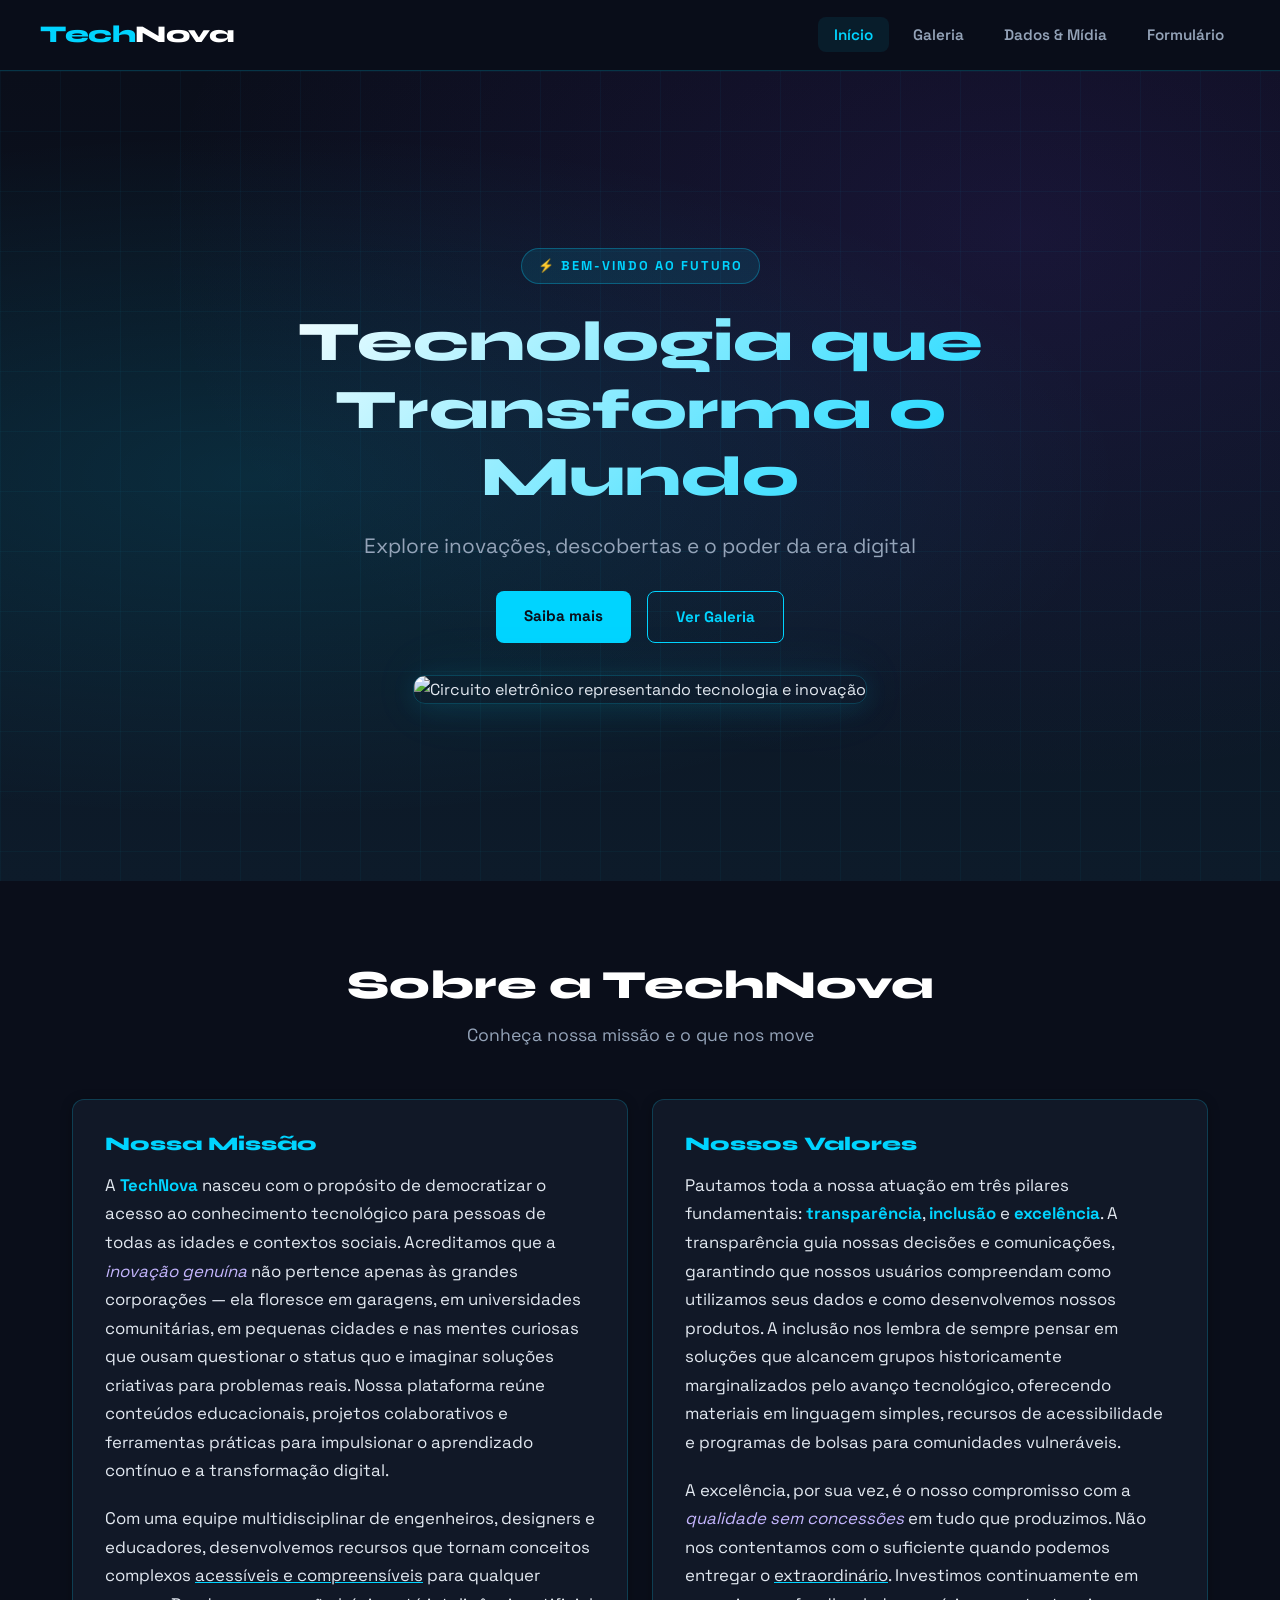
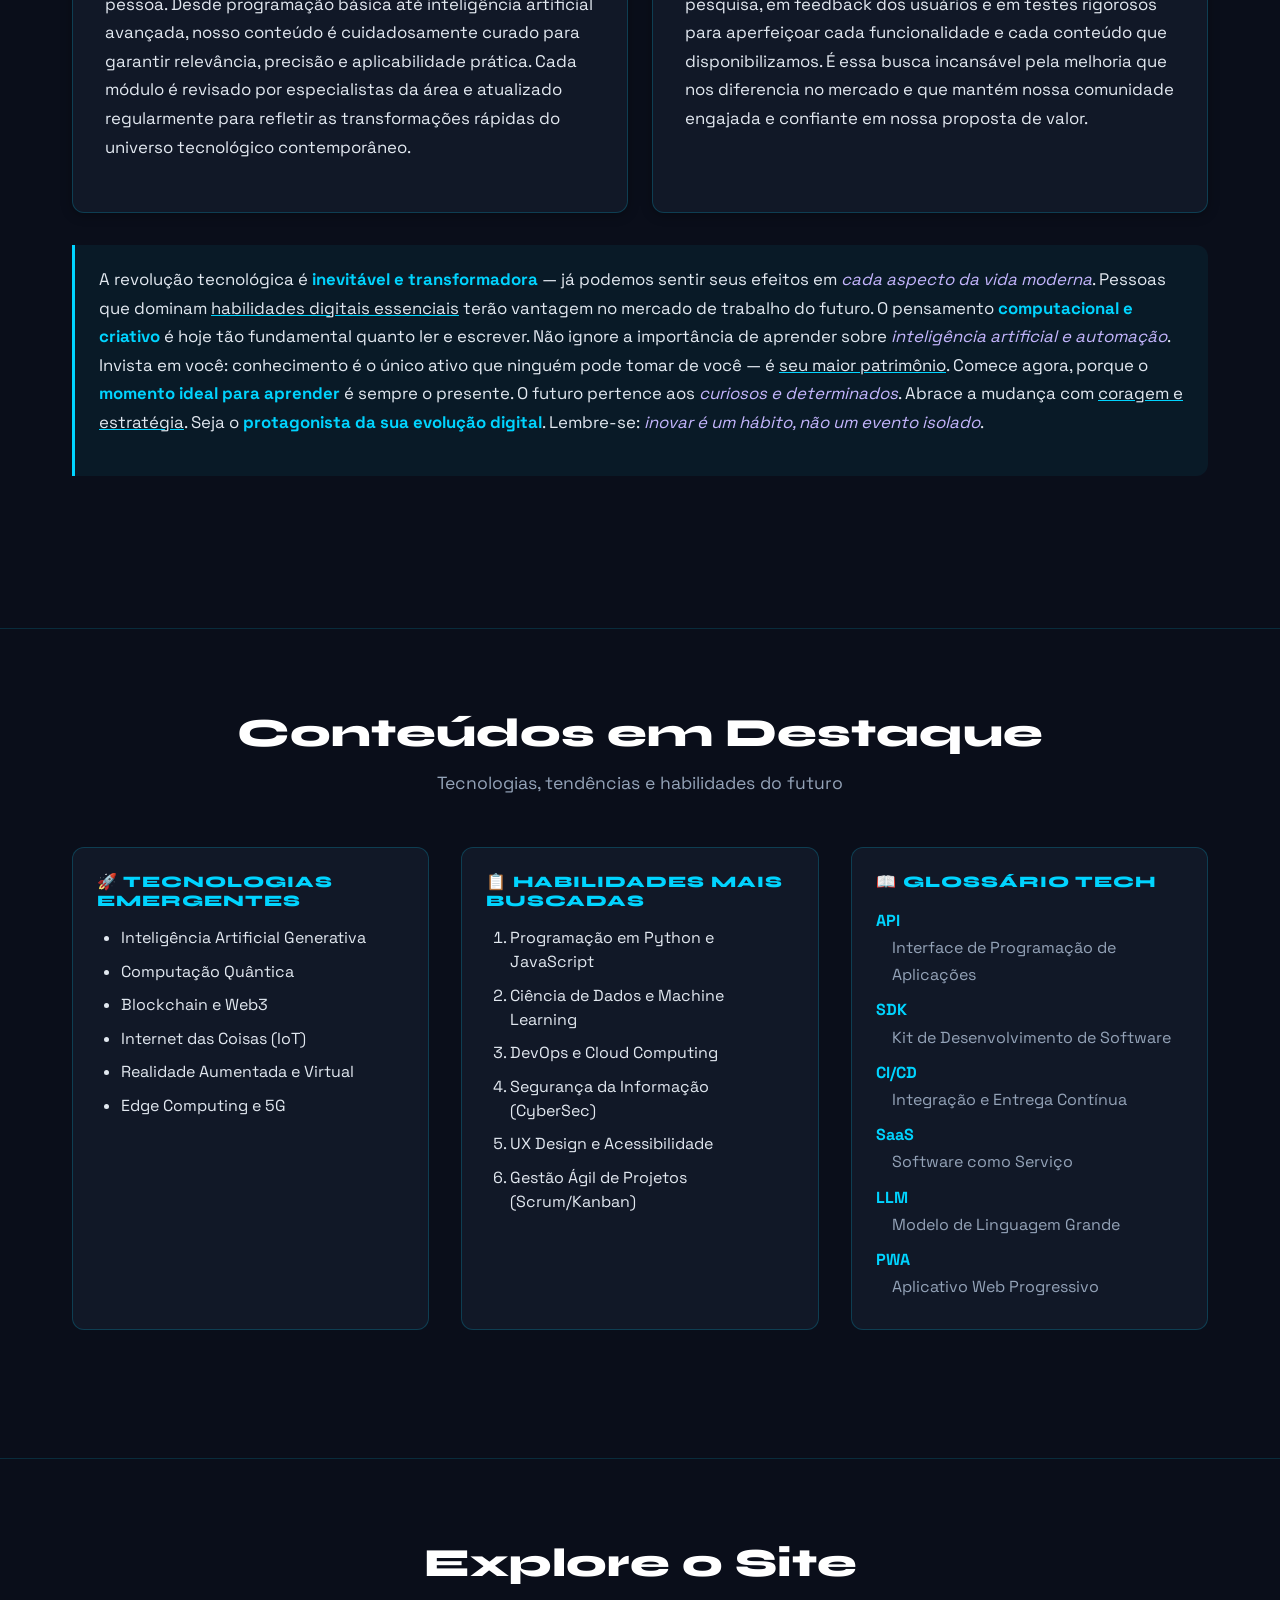
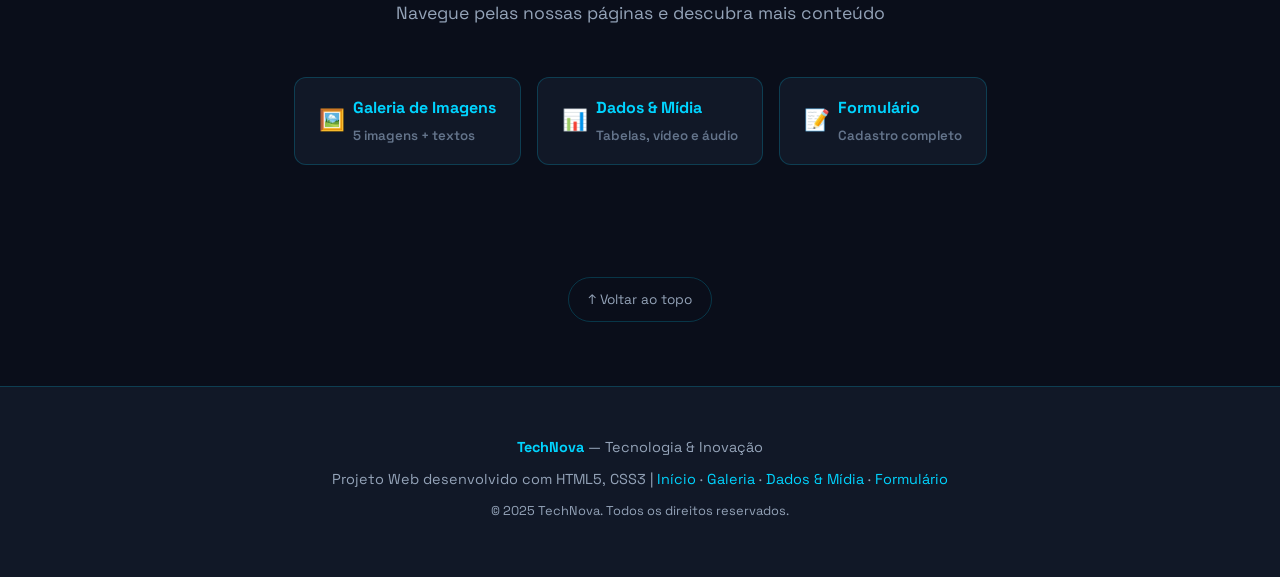
==== index.html @ cab0c11a "Primeiro commit" ====
<!DOCTYPE html>
<html lang="pt-BR">
<head>
  <meta charset="UTF-8" />
  <meta name="viewport" content="width=device-width, initial-scale=1.0" />
  <title>TechNova — Tecnologia & Inovação</title>
  <link rel="icon" href="data:image/svg+xml,<svg xmlns='http://www.w3.org/2000/svg' viewBox='0 0 100 100'><rect width='100' height='100' rx='18' fill='%230a0e1a'/><text y='.9em' font-size='72' x='10'>⚡</text></svg>" />
  <link rel="stylesheet" href="style.css" />
</head>
<body>

  <!-- ÂNCORA TOPO -->
  <a name="topo" id="topo"></a>

  <!-- ========== HEADER + NAV ========== -->
  <header>
    <div class="header-inner">
      <a href="index.html" class="logo">Tech<span>Nova</span></a>
      <nav>
        <ul>
          <li><a href="index.html" class="ativo">Início</a></li>
          <li><a href="galeria.html">Galeria</a></li>
          <li><a href="tabelas-midia.html">Dados & Mídia</a></li>
          <li><a href="formulario.html">Formulário</a></li>
        </ul>
      </nav>
    </div>
  </header>

  <!-- ========== HERO ========== -->
  <section class="hero">
    <div class="hero-bg"></div>
    <div class="hero-grid"></div>
    <div class="hero-content">
      <span class="hero-badge">⚡ Bem-vindo ao futuro</span>

      <!-- TÍTULO H1 — HIERARQUIA PRINCIPAL -->
      <h1>Tecnologia que<br>Transforma o Mundo</h1>

      <!-- TÍTULO H2 — HIERARQUIA SECUNDÁRIA -->
      <h2>Explore inovações, descobertas e o poder da era digital</h2>

      <div style="display:flex;gap:1rem;justify-content:center;flex-wrap:wrap;margin-top:1.5rem;">
        <a href="#sobre" class="btn btn-primary">Saiba mais</a>
        <a href="galeria.html" class="btn btn-outline">Ver Galeria</a>
      </div>

      <!-- IMAGEM DE ENTRADA ABAIXO DO MENU/HERO -->
      <img
        src="https://images.unsplash.com/photo-1518770660439-4636190af475?w=900&q=80"
        alt="Circuito eletrônico representando tecnologia e inovação"
        class="hero-img"
      />
    </div>
  </section>

  <!-- ========== SOBRE ========== -->
  <a name="sobre" id="sobre"></a>
  <section class="section">
    <div class="container">
      <div class="section-title">
        <h2>Sobre a TechNova</h2>
        <p>Conheça nossa missão e o que nos move</p>
      </div>

      <div class="grid-2">
        <div class="card">
          <h3>Nossa Missão</h3>

          <!-- PARÁGRAFO 1 — mínimo 4 linhas -->
          <p>
            A <strong>TechNova</strong> nasceu com o propósito de democratizar o acesso ao conhecimento
            tecnológico para pessoas de todas as idades e contextos sociais. Acreditamos que a
            <em>inovação genuína</em> não pertence apenas às grandes corporações — ela floresce
            em garagens, em universidades comunitárias, em pequenas cidades e nas mentes curiosas
            que ousam questionar o status quo e imaginar soluções criativas para problemas reais.
            Nossa plataforma reúne conteúdos educacionais, projetos colaborativos e ferramentas
            práticas para impulsionar o aprendizado contínuo e a transformação digital.
          </p>

          <!-- PARÁGRAFO 2 — mínimo 4 linhas -->
          <p>
            Com uma equipe multidisciplinar de engenheiros, designers e educadores, desenvolvemos
            recursos que tornam conceitos complexos <u>acessíveis e compreensíveis</u> para qualquer
            pessoa. Desde programação básica até inteligência artificial avançada, nosso conteúdo
            é cuidadosamente curado para garantir relevância, precisão e aplicabilidade prática.
            Cada módulo é revisado por especialistas da área e atualizado regularmente para
            refletir as transformações rápidas do universo tecnológico contemporâneo.
          </p>
        </div>

        <div class="card">
          <h3>Nossos Valores</h3>

          <!-- PARÁGRAFO 3 — mínimo 4 linhas -->
          <p>
            Pautamos toda a nossa atuação em três pilares fundamentais: <strong>transparência</strong>,
            <strong>inclusão</strong> e <strong>excelência</strong>. A transparência guia nossas
            decisões e comunicações, garantindo que nossos usuários compreendam como utilizamos
            seus dados e como desenvolvemos nossos produtos. A inclusão nos lembra de sempre
            pensar em soluções que alcancem grupos historicamente marginalizados pelo avanço
            tecnológico, oferecendo materiais em linguagem simples, recursos de acessibilidade
            e programas de bolsas para comunidades vulneráveis.
          </p>

          <!-- PARÁGRAFO 4 — mínimo 4 linhas -->
          <p>
            A excelência, por sua vez, é o nosso compromisso com a <em>qualidade sem concessões</em>
            em tudo que produzimos. Não nos contentamos com o suficiente quando podemos entregar
            o <u>extraordinário</u>. Investimos continuamente em pesquisa, em feedback dos usuários
            e em testes rigorosos para aperfeiçoar cada funcionalidade e cada conteúdo que
            disponibilizamos. É essa busca incansável pela melhoria que nos diferencia no
            mercado e que mantém nossa comunidade engajada e confiante em nossa proposta de valor.
          </p>
        </div>
      </div>

      <!-- BLOCO DE TEXTO COM 10 PALAVRAS/FRASES FORMATADAS -->
      <div class="destaque-bloco" style="margin-top:2rem;">
        <p>
          A revolução tecnológica é <strong>inevitável e transformadora</strong> — já podemos sentir
          seus efeitos em <em>cada aspecto da vida moderna</em>. Pessoas que dominam
          <u>habilidades digitais essenciais</u> terão vantagem no mercado de trabalho do futuro.
          O pensamento <strong>computacional e criativo</strong> é hoje tão fundamental quanto
          ler e escrever. Não ignore a importância de aprender sobre
          <em>inteligência artificial e automação</em>. Invista em você: conhecimento é o único
          ativo que ninguém pode tomar de você — é <u>seu maior patrimônio</u>.
          Comece agora, porque o <strong>momento ideal para aprender</strong> é sempre o presente.
          O futuro pertence aos <em>curiosos e determinados</em>. Abrace a mudança com
          <u>coragem e estratégia</u>. Seja o <strong>protagonista da sua evolução digital</strong>.
          Lembre-se: <em>inovar é um hábito, não um evento isolado</em>.
        </p>
      </div>
    </div>
  </section>

  <hr class="separador" />

  <!-- ========== LISTAS ========== -->
  <a name="listas" id="listas"></a>
  <section class="section" style="padding-top:2rem;">
    <div class="container">
      <div class="section-title">
        <h2>Conteúdos em Destaque</h2>
        <p>Tecnologias, tendências e habilidades do futuro</p>
      </div>

      <div class="listas-wrapper">

        <!-- LISTA 1 — Lista não-ordenada (bullet) -->
        <div class="lista-bloco">
          <h3>🚀 Tecnologias Emergentes</h3>
          <ul>
            <li>Inteligência Artificial Generativa</li>
            <li>Computação Quântica</li>
            <li>Blockchain e Web3</li>
            <li>Internet das Coisas (IoT)</li>
            <li>Realidade Aumentada e Virtual</li>
            <li>Edge Computing e 5G</li>
          </ul>
        </div>

        <!-- LISTA 2 — Lista ordenada (numerada) -->
        <div class="lista-bloco">
          <h3>📋 Habilidades Mais Buscadas</h3>
          <ol>
            <li>Programação em Python e JavaScript</li>
            <li>Ciência de Dados e Machine Learning</li>
            <li>DevOps e Cloud Computing</li>
            <li>Segurança da Informação (CyberSec)</li>
            <li>UX Design e Acessibilidade</li>
            <li>Gestão Ágil de Projetos (Scrum/Kanban)</li>
          </ol>
        </div>

        <!-- LISTA 3 — Lista de definição (dl/dt/dd) -->
        <div class="lista-bloco">
          <h3>📖 Glossário Tech</h3>
          <dl>
            <dt>API</dt>
            <dd>Interface de Programação de Aplicações</dd>
            <dt>SDK</dt>
            <dd>Kit de Desenvolvimento de Software</dd>
            <dt>CI/CD</dt>
            <dd>Integração e Entrega Contínua</dd>
            <dt>SaaS</dt>
            <dd>Software como Serviço</dd>
            <dt>LLM</dt>
            <dd>Modelo de Linguagem Grande</dd>
            <dt>PWA</dt>
            <dd>Aplicativo Web Progressivo</dd>
          </dl>
        </div>

      </div>
    </div>
  </section>

  <hr class="separador" />

  <!-- ========== LINKS PARA OUTRAS PÁGINAS ========== -->
  <section class="section" style="padding-top:2rem;padding-bottom:3rem;">
    <div class="container">
      <div class="section-title">
        <h2>Explore o Site</h2>
        <p>Navegue pelas nossas páginas e descubra mais conteúdo</p>
      </div>

      <div class="links-paginas">
        <a href="galeria.html">
          <span class="icone">🖼️</span>
          <div>
            <strong>Galeria de Imagens</strong><br>
            <small style="color:#64748b;">5 imagens + textos</small>
          </div>
        </a>
        <a href="tabelas-midia.html">
          <span class="icone">📊</span>
          <div>
            <strong>Dados & Mídia</strong><br>
            <small style="color:#64748b;">Tabelas, vídeo e áudio</small>
          </div>
        </a>
        <a href="formulario.html">
          <span class="icone">📝</span>
          <div>
            <strong>Formulário</strong><br>
            <small style="color:#64748b;">Cadastro completo</small>
          </div>
        </a>
      </div>
    </div>
  </section>

  <!-- ÂNCORA VOLTAR AO TOPO -->
  <a href="#topo" class="ancora-topo">↑ Voltar ao topo</a>

  <!-- ========== FOOTER ========== -->
  <footer>
    <p><strong>TechNova</strong> — Tecnologia & Inovação</p>
    <p>Projeto Web desenvolvido com HTML5, CSS3 | <a href="index.html">Início</a> · <a href="galeria.html">Galeria</a> · <a href="tabelas-midia.html">Dados & Mídia</a> · <a href="formulario.html">Formulário</a></p>
    <p style="margin-top:0.5rem;font-size:0.8rem;">© 2025 TechNova. Todos os direitos reservados.</p>
  </footer>

</body>
</html>
---- style.css ----
/* =============================================
   PROJETO WEB - CSS PRINCIPAL
   Tema: Tecnologia & Inovação
   ============================================= */

@import url('https://fonts.googleapis.com/css2?family=Space+Grotesk:wght@300;400;600;700&family=Syne:wght@400;700;800&display=swap');

/* === VARIÁVEIS === */
:root {
  --cor-primaria: #0a0e1a;
  --cor-secundaria: #0d1b2a;
  --cor-destaque: #00d4ff;
  --cor-destaque2: #7c3aed;
  --cor-texto: #e2e8f0;
  --cor-texto-suave: #94a3b8;
  --cor-branco: #ffffff;
  --cor-card: #111827;
  --borda: 1px solid rgba(0, 212, 255, 0.2);
  --sombra: 0 4px 24px rgba(0, 212, 255, 0.1);
  --radius: 12px;
  --fonte-titulo: 'Syne', sans-serif;
  --fonte-corpo: 'Space Grotesk', sans-serif;
  --transicao: all 0.3s ease;
}

/* === RESET & BASE === */
*, *::before, *::after {
  margin: 0;
  padding: 0;
  box-sizing: border-box;
}

html {
  scroll-behavior: smooth;
  font-size: 16px;
}

body {
  background-color: var(--cor-primaria);
  color: var(--cor-texto);
  font-family: var(--fonte-corpo);
  font-size: 1rem;
  line-height: 1.7;
  min-height: 100vh;
}

/* === TIPOGRAFIA === */
h1, h2, h3, h4 {
  font-family: var(--fonte-titulo);
  font-weight: 800;
  line-height: 1.2;
  color: var(--cor-branco);
}

h1 { font-size: clamp(2rem, 5vw, 3.5rem); }
h2 { font-size: clamp(1.5rem, 3.5vw, 2.5rem); }
h3 { font-size: clamp(1.2rem, 2.5vw, 1.75rem); }
h4 { font-size: 1.1rem; }

p {
  color: var(--cor-texto);
  margin-bottom: 1.2rem;
  font-size: 1.05rem;
}

a {
  color: var(--cor-destaque);
  text-decoration: none;
  transition: var(--transicao);
}

a:hover {
  color: var(--cor-branco);
  text-decoration: underline;
}

/* === HEADER === */
header {
  background: rgba(10, 14, 26, 0.95);
  backdrop-filter: blur(12px);
  border-bottom: var(--borda);
  position: sticky;
  top: 0;
  z-index: 1000;
  padding: 0 2rem;
}

.header-inner {
  max-width: 1200px;
  margin: 0 auto;
  display: flex;
  align-items: center;
  justify-content: space-between;
  height: 70px;
}

.logo {
  font-family: var(--fonte-titulo);
  font-size: 1.5rem;
  font-weight: 800;
  color: var(--cor-destaque);
  text-decoration: none;
  letter-spacing: -0.5px;
}

.logo span {
  color: var(--cor-branco);
}

/* === NAVEGAÇÃO === */
nav ul {
  list-style: none;
  display: flex;
  gap: 0.5rem;
  align-items: center;
}

nav ul li a {
  color: var(--cor-texto-suave);
  font-weight: 600;
  font-size: 0.95rem;
  padding: 0.5rem 1rem;
  border-radius: 8px;
  transition: var(--transicao);
  text-decoration: none;
}

nav ul li a:hover,
nav ul li a.ativo {
  color: var(--cor-destaque);
  background: rgba(0, 212, 255, 0.08);
  text-decoration: none;
}

/* === HERO === */
.hero {
  position: relative;
  min-height: 90vh;
  display: flex;
  align-items: center;
  justify-content: center;
  text-align: center;
  overflow: hidden;
  padding: 4rem 2rem;
}

.hero-bg {
  position: absolute;
  inset: 0;
  background:
    radial-gradient(ellipse at 20% 50%, rgba(0, 212, 255, 0.12) 0%, transparent 60%),
    radial-gradient(ellipse at 80% 20%, rgba(124, 58, 237, 0.12) 0%, transparent 60%),
    linear-gradient(180deg, var(--cor-primaria) 0%, var(--cor-secundaria) 100%);
  z-index: 0;
}

.hero-grid {
  position: absolute;
  inset: 0;
  background-image:
    linear-gradient(rgba(0,212,255,0.04) 1px, transparent 1px),
    linear-gradient(90deg, rgba(0,212,255,0.04) 1px, transparent 1px);
  background-size: 60px 60px;
  z-index: 0;
}

.hero-content {
  position: relative;
  z-index: 1;
  max-width: 800px;
}

.hero-badge {
  display: inline-block;
  background: rgba(0, 212, 255, 0.1);
  border: 1px solid rgba(0, 212, 255, 0.3);
  color: var(--cor-destaque);
  font-size: 0.8rem;
  font-weight: 700;
  letter-spacing: 2px;
  text-transform: uppercase;
  padding: 0.4rem 1rem;
  border-radius: 100px;
  margin-bottom: 1.5rem;
}

.hero h1 {
  margin-bottom: 1.5rem;
  background: linear-gradient(135deg, #fff 0%, var(--cor-destaque) 100%);
  -webkit-background-clip: text;
  -webkit-text-fill-color: transparent;
  background-clip: text;
}

.hero h2 {
  color: var(--cor-texto-suave);
  font-size: clamp(1rem, 2vw, 1.3rem);
  font-weight: 400;
  font-family: var(--fonte-corpo);
  margin-bottom: 2rem;
}

.hero-img {
  width: 100%;
  max-width: 900px;
  height: 320px;
  object-fit: cover;
  border-radius: var(--radius);
  border: var(--borda);
  box-shadow: var(--sombra), 0 0 60px rgba(0,212,255,0.08);
  margin-top: 2rem;
}

/* === CONTAINERS === */
.container {
  max-width: 1200px;
  margin: 0 auto;
  padding: 0 2rem;
}

.section {
  padding: 5rem 0;
}

.section-title {
  text-align: center;
  margin-bottom: 3rem;
}

.section-title h2 {
  margin-bottom: 0.75rem;
}

.section-title p {
  color: var(--cor-texto-suave);
  font-size: 1.1rem;
  max-width: 600px;
  margin: 0 auto;
}

/* === CARDS === */
.card {
  background: var(--cor-card);
  border: var(--borda);
  border-radius: var(--radius);
  padding: 2rem;
  transition: var(--transicao);
  box-shadow: 0 2px 12px rgba(0,0,0,0.3);
}

.card:hover {
  border-color: var(--cor-destaque);
  box-shadow: var(--sombra);
  transform: translateY(-4px);
}

.card h3 {
  color: var(--cor-destaque);
  margin-bottom: 1rem;
  font-size: 1.2rem;
}

.grid-3 {
  display: grid;
  grid-template-columns: repeat(auto-fit, minmax(280px, 1fr));
  gap: 1.5rem;
}

.grid-2 {
  display: grid;
  grid-template-columns: repeat(auto-fit, minmax(340px, 1fr));
  gap: 1.5rem;
}

/* === LISTAS === */
.listas-wrapper {
  display: grid;
  grid-template-columns: repeat(auto-fit, minmax(260px, 1fr));
  gap: 2rem;
}

.lista-bloco {
  background: var(--cor-card);
  border: var(--borda);
  border-radius: var(--radius);
  padding: 1.5rem;
}

.lista-bloco h3 {
  color: var(--cor-destaque);
  margin-bottom: 1rem;
  font-size: 1rem;
  text-transform: uppercase;
  letter-spacing: 1px;
}

.lista-bloco ul,
.lista-bloco ol {
  padding-left: 1.5rem;
  color: var(--cor-texto);
}

.lista-bloco li {
  margin-bottom: 0.6rem;
  line-height: 1.5;
}

.lista-bloco dl dt {
  font-weight: 700;
  color: var(--cor-destaque);
  margin-top: 0.5rem;
}

.lista-bloco dl dd {
  color: var(--cor-texto-suave);
  padding-left: 1rem;
  margin-bottom: 0.3rem;
}

/* === SEPARADOR VISUAL === */
.separador {
  border: none;
  border-top: 1px solid rgba(0, 212, 255, 0.15);
  margin: 3rem 0;
}

/* === ÂNCORA TOPO === */
.ancora-topo {
  display: block;
  text-align: center;
  color: var(--cor-texto-suave);
  font-size: 0.85rem;
  margin: 2rem auto;
  padding: 0.6rem 1.2rem;
  border: var(--borda);
  border-radius: 100px;
  width: fit-content;
  transition: var(--transicao);
}

.ancora-topo:hover {
  color: var(--cor-destaque);
  border-color: var(--cor-destaque);
  text-decoration: none;
}

/* === BOTÕES === */
.btn {
  display: inline-block;
  padding: 0.75rem 1.75rem;
  border-radius: 8px;
  font-family: var(--fonte-corpo);
  font-weight: 700;
  font-size: 0.95rem;
  cursor: pointer;
  transition: var(--transicao);
  border: none;
  text-decoration: none;
}

.btn-primary {
  background: var(--cor-destaque);
  color: var(--cor-primaria);
}

.btn-primary:hover {
  background: #00b8d9;
  color: var(--cor-primaria);
  text-decoration: none;
  transform: translateY(-2px);
}

.btn-outline {
  background: transparent;
  color: var(--cor-destaque);
  border: 1px solid var(--cor-destaque);
}

.btn-outline:hover {
  background: rgba(0,212,255,0.1);
  text-decoration: none;
}

/* === TEXTO ESPECIAL === */
strong, b { color: var(--cor-destaque); font-weight: 700; }
em, i { color: #c4b5fd; font-style: italic; }
u { text-decoration-color: var(--cor-destaque); }
mark { background: rgba(0,212,255,0.2); color: var(--cor-branco); padding: 0 4px; border-radius: 3px; }

/* === IMAGENS === */
.img-galeria {
  display: grid;
  grid-template-columns: repeat(auto-fit, minmax(220px, 1fr));
  gap: 1.25rem;
}

.img-galeria img,
.img-card img {
  width: 100%;
  height: 220px;
  object-fit: cover;
  border-radius: var(--radius);
  border: var(--borda);
  transition: var(--transicao);
}

.img-galeria img:hover {
  transform: scale(1.02);
  box-shadow: var(--sombra);
  border-color: var(--cor-destaque);
}

.img-card {
  background: var(--cor-card);
  border: var(--borda);
  border-radius: var(--radius);
  overflow: hidden;
}

.img-card .img-info {
  padding: 1.2rem;
}

.img-card .img-info h3 {
  font-size: 1rem;
  color: var(--cor-branco);
  margin-bottom: 0.4rem;
}

.img-card .img-info p {
  font-size: 0.9rem;
  color: var(--cor-texto-suave);
  margin: 0;
}

/* === TABELAS === */
.tabela-wrapper {
  overflow-x: auto;
  margin-bottom: 2.5rem;
  border-radius: var(--radius);
  border: var(--borda);
}

table {
  width: 100%;
  border-collapse: collapse;
  background: var(--cor-card);
  font-size: 0.95rem;
}

thead {
  background: linear-gradient(90deg, rgba(0,212,255,0.15), rgba(124,58,237,0.15));
}

th {
  color: var(--cor-destaque);
  font-family: var(--fonte-titulo);
  font-weight: 700;
  text-align: left;
  padding: 1rem 1.25rem;
  border-bottom: var(--borda);
  white-space: nowrap;
}

td {
  padding: 0.85rem 1.25rem;
  border-bottom: 1px solid rgba(255,255,255,0.05);
  color: var(--cor-texto);
  vertical-align: middle;
}

tr:last-child td {
  border-bottom: none;
}

tbody tr:hover {
  background: rgba(0,212,255,0.04);
}

.badge {
  display: inline-block;
  padding: 0.2rem 0.6rem;
  border-radius: 100px;
  font-size: 0.75rem;
  font-weight: 700;
}

.badge-verde { background: rgba(34,197,94,0.15); color: #4ade80; }
.badge-azul  { background: rgba(0,212,255,0.15);  color: var(--cor-destaque); }
.badge-roxo  { background: rgba(124,58,237,0.15); color: #a78bfa; }
.badge-laranja { background: rgba(251,146,60,0.15); color: #fb923c; }

/* === MÍDIA === */
.midia-wrapper {
  display: grid;
  grid-template-columns: repeat(auto-fit, minmax(320px, 1fr));
  gap: 2rem;
  margin-top: 2rem;
}

.midia-card {
  background: var(--cor-card);
  border: var(--borda);
  border-radius: var(--radius);
  overflow: hidden;
}

.midia-card video,
.midia-card audio {
  width: 100%;
  display: block;
}

.midia-card audio {
  padding: 1rem;
  background: var(--cor-card);
}

.midia-info {
  padding: 1.25rem;
}

.midia-info h3 {
  font-size: 1rem;
  color: var(--cor-branco);
  margin-bottom: 0.4rem;
}

.midia-info p {
  font-size: 0.9rem;
  color: var(--cor-texto-suave);
  margin: 0;
}

/* === FORMULÁRIO === */
.form-wrapper {
  max-width: 800px;
  margin: 0 auto;
}

fieldset {
  border: var(--borda);
  border-radius: var(--radius);
  padding: 2rem;
  margin-bottom: 2rem;
  background: var(--cor-card);
}

legend {
  color: var(--cor-destaque);
  font-family: var(--fonte-titulo);
  font-weight: 700;
  font-size: 1rem;
  padding: 0 0.75rem;
  letter-spacing: 1px;
  text-transform: uppercase;
}

.form-group {
  margin-bottom: 1.5rem;
}

.form-group label {
  display: block;
  color: var(--cor-texto);
  font-weight: 600;
  margin-bottom: 0.5rem;
  font-size: 0.95rem;
}

.form-group input[type="text"],
.form-group input[type="email"],
.form-group input[type="date"],
.form-group input[type="number"],
.form-group select,
.form-group textarea {
  width: 100%;
  background: rgba(255,255,255,0.05);
  border: 1px solid rgba(0,212,255,0.2);
  border-radius: 8px;
  color: var(--cor-texto);
  font-family: var(--fonte-corpo);
  font-size: 0.95rem;
  padding: 0.75rem 1rem;
  transition: var(--transicao);
  outline: none;
}

.form-group input:focus,
.form-group select:focus,
.form-group textarea:focus {
  border-color: var(--cor-destaque);
  box-shadow: 0 0 0 3px rgba(0,212,255,0.1);
}

.form-group textarea { min-height: 120px; resize: vertical; }

.radio-group, .check-group {
  display: flex;
  flex-wrap: wrap;
  gap: 1rem;
  margin-top: 0.5rem;
}

.radio-group label, .check-group label {
  display: flex;
  align-items: center;
  gap: 0.5rem;
  cursor: pointer;
  font-weight: 400;
  color: var(--cor-texto-suave);
  margin: 0;
}

.radio-group input, .check-group input {
  accent-color: var(--cor-destaque);
  width: 16px;
  height: 16px;
  cursor: pointer;
}

.form-actions {
  display: flex;
  gap: 1rem;
  justify-content: flex-end;
  flex-wrap: wrap;
  margin-top: 1rem;
}

input[type="reset"] {
  background: transparent;
  color: var(--cor-texto-suave);
  border: 1px solid rgba(255,255,255,0.15);
  border-radius: 8px;
  padding: 0.75rem 1.75rem;
  font-family: var(--fonte-corpo);
  font-weight: 700;
  font-size: 0.95rem;
  cursor: pointer;
  transition: var(--transicao);
}

input[type="reset"]:hover {
  border-color: var(--cor-texto-suave);
  color: var(--cor-branco);
}

input[type="submit"] {
  background: var(--cor-destaque);
  color: var(--cor-primaria);
  border: none;
  border-radius: 8px;
  padding: 0.75rem 1.75rem;
  font-family: var(--fonte-corpo);
  font-weight: 700;
  font-size: 0.95rem;
  cursor: pointer;
  transition: var(--transicao);
}

input[type="submit"]:hover {
  background: #00b8d9;
  transform: translateY(-2px);
}

/* === RANGE === */
input[type="range"] {
  width: 100%;
  accent-color: var(--cor-destaque);
  margin-top: 0.5rem;
}

/* === LINKS PÁGINAS === */
.links-paginas {
  display: flex;
  flex-wrap: wrap;
  gap: 1rem;
  justify-content: center;
  margin: 2rem 0;
}

.links-paginas a {
  display: flex;
  align-items: center;
  gap: 0.5rem;
  background: var(--cor-card);
  border: var(--borda);
  border-radius: var(--radius);
  padding: 1rem 1.5rem;
  color: var(--cor-texto);
  font-weight: 600;
  transition: var(--transicao);
  text-decoration: none;
}

.links-paginas a:hover {
  border-color: var(--cor-destaque);
  color: var(--cor-destaque);
  transform: translateY(-3px);
  box-shadow: var(--sombra);
  text-decoration: none;
}

.links-paginas a .icone {
  font-size: 1.3rem;
}

/* === FOOTER === */
footer {
  background: var(--cor-card);
  border-top: var(--borda);
  padding: 3rem 2rem;
  text-align: center;
  margin-top: 4rem;
}

footer p {
  color: var(--cor-texto-suave);
  font-size: 0.9rem;
  margin-bottom: 0.5rem;
}

footer a { color: var(--cor-destaque); }

/* === PAGE HEADER INTERNO === */
.page-hero {
  background: linear-gradient(135deg, var(--cor-secundaria), var(--cor-primaria));
  border-bottom: var(--borda);
  padding: 4rem 2rem;
  text-align: center;
}

.page-hero h1 {
  background: linear-gradient(135deg, #fff 0%, var(--cor-destaque) 100%);
  -webkit-background-clip: text;
  -webkit-text-fill-color: transparent;
  background-clip: text;
  margin-bottom: 0.75rem;
}

.page-hero p {
  color: var(--cor-texto-suave);
  max-width: 600px;
  margin: 0 auto;
}

/* === DESTAQUE TEXTO === */
.destaque-bloco {
  background: rgba(0,212,255,0.06);
  border-left: 3px solid var(--cor-destaque);
  border-radius: 0 var(--radius) var(--radius) 0;
  padding: 1.25rem 1.5rem;
  margin: 1.5rem 0;
}

/* === RESPONSIVIDADE === */
@media (max-width: 768px) {
  .header-inner {
    flex-direction: column;
    height: auto;
    padding: 1rem 0;
    gap: 0.75rem;
  }

  nav ul { flex-wrap: wrap; justify-content: center; }

  .hero { min-height: 70vh; }

  .form-actions { justify-content: stretch; }
  .form-actions input { width: 100%; }

  .grid-2, .grid-3 { grid-template-columns: 1fr; }

  .midia-wrapper { grid-template-columns: 1fr; }
}
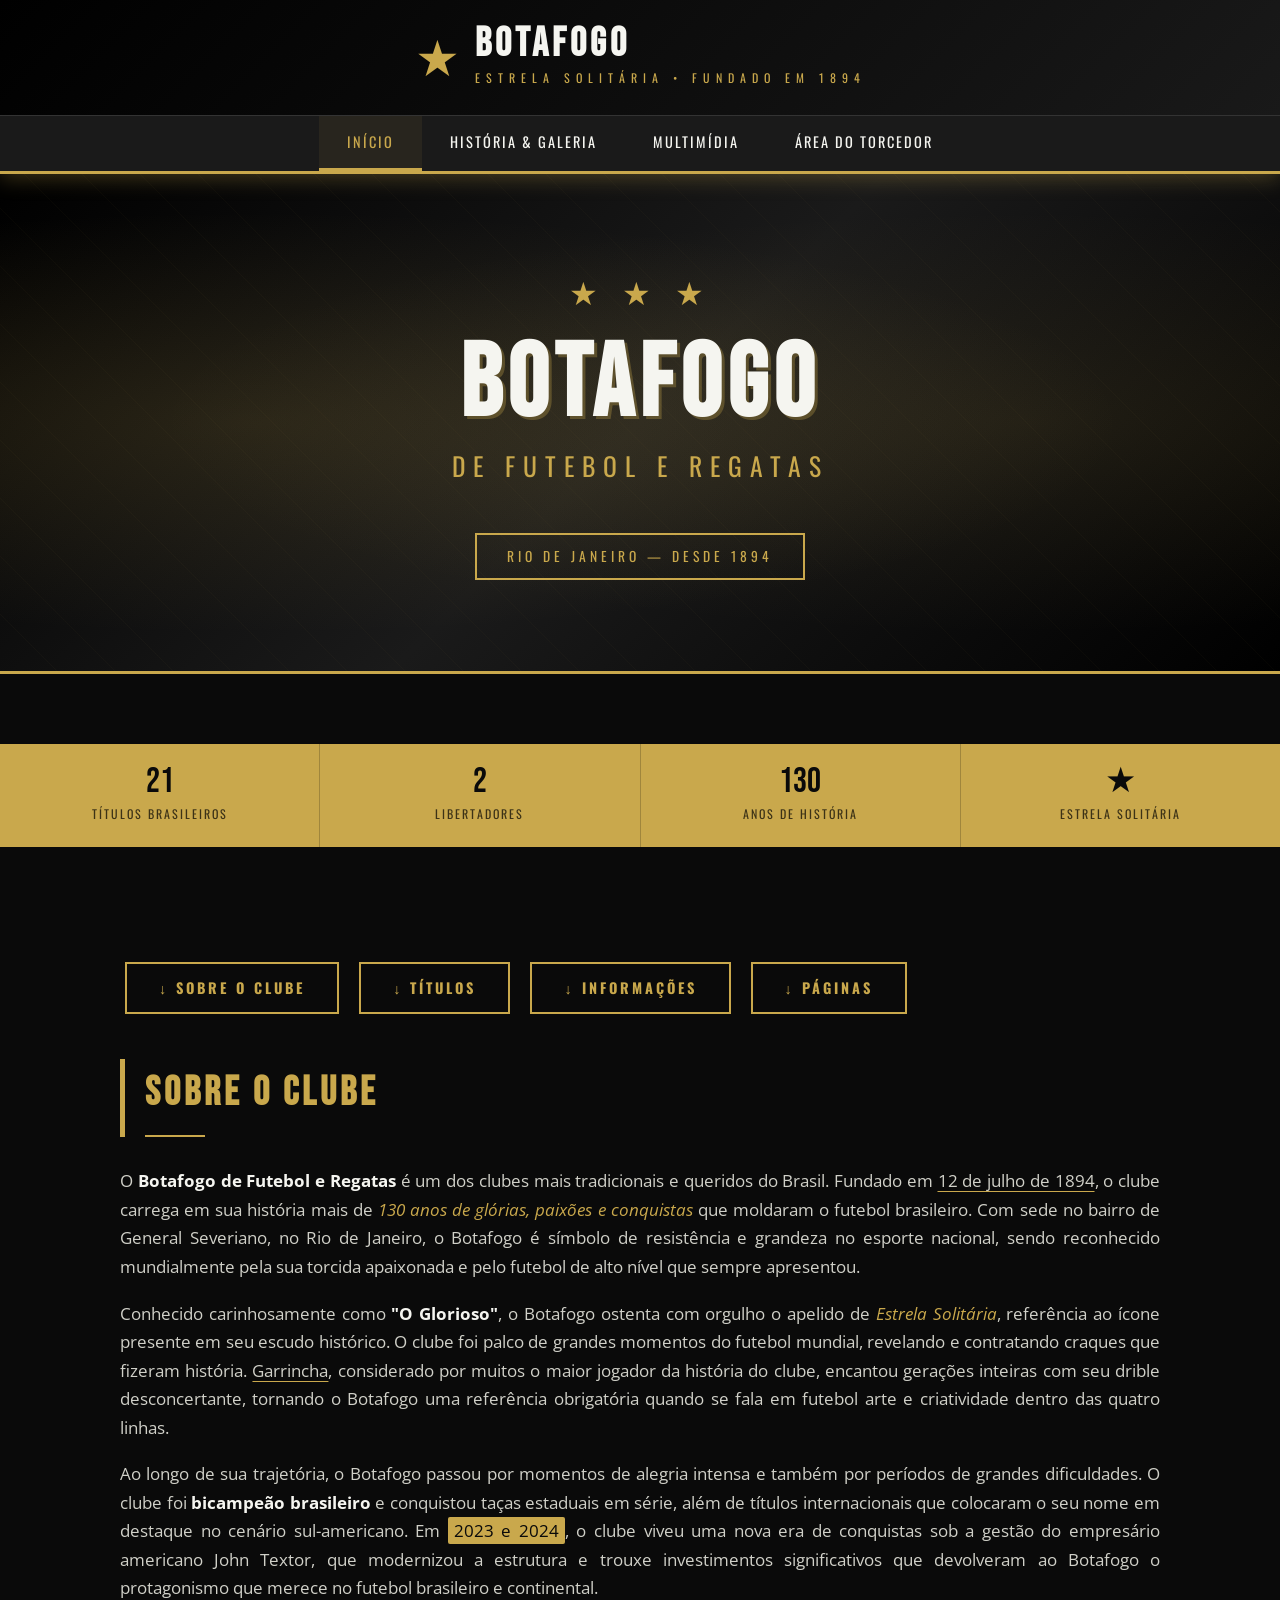
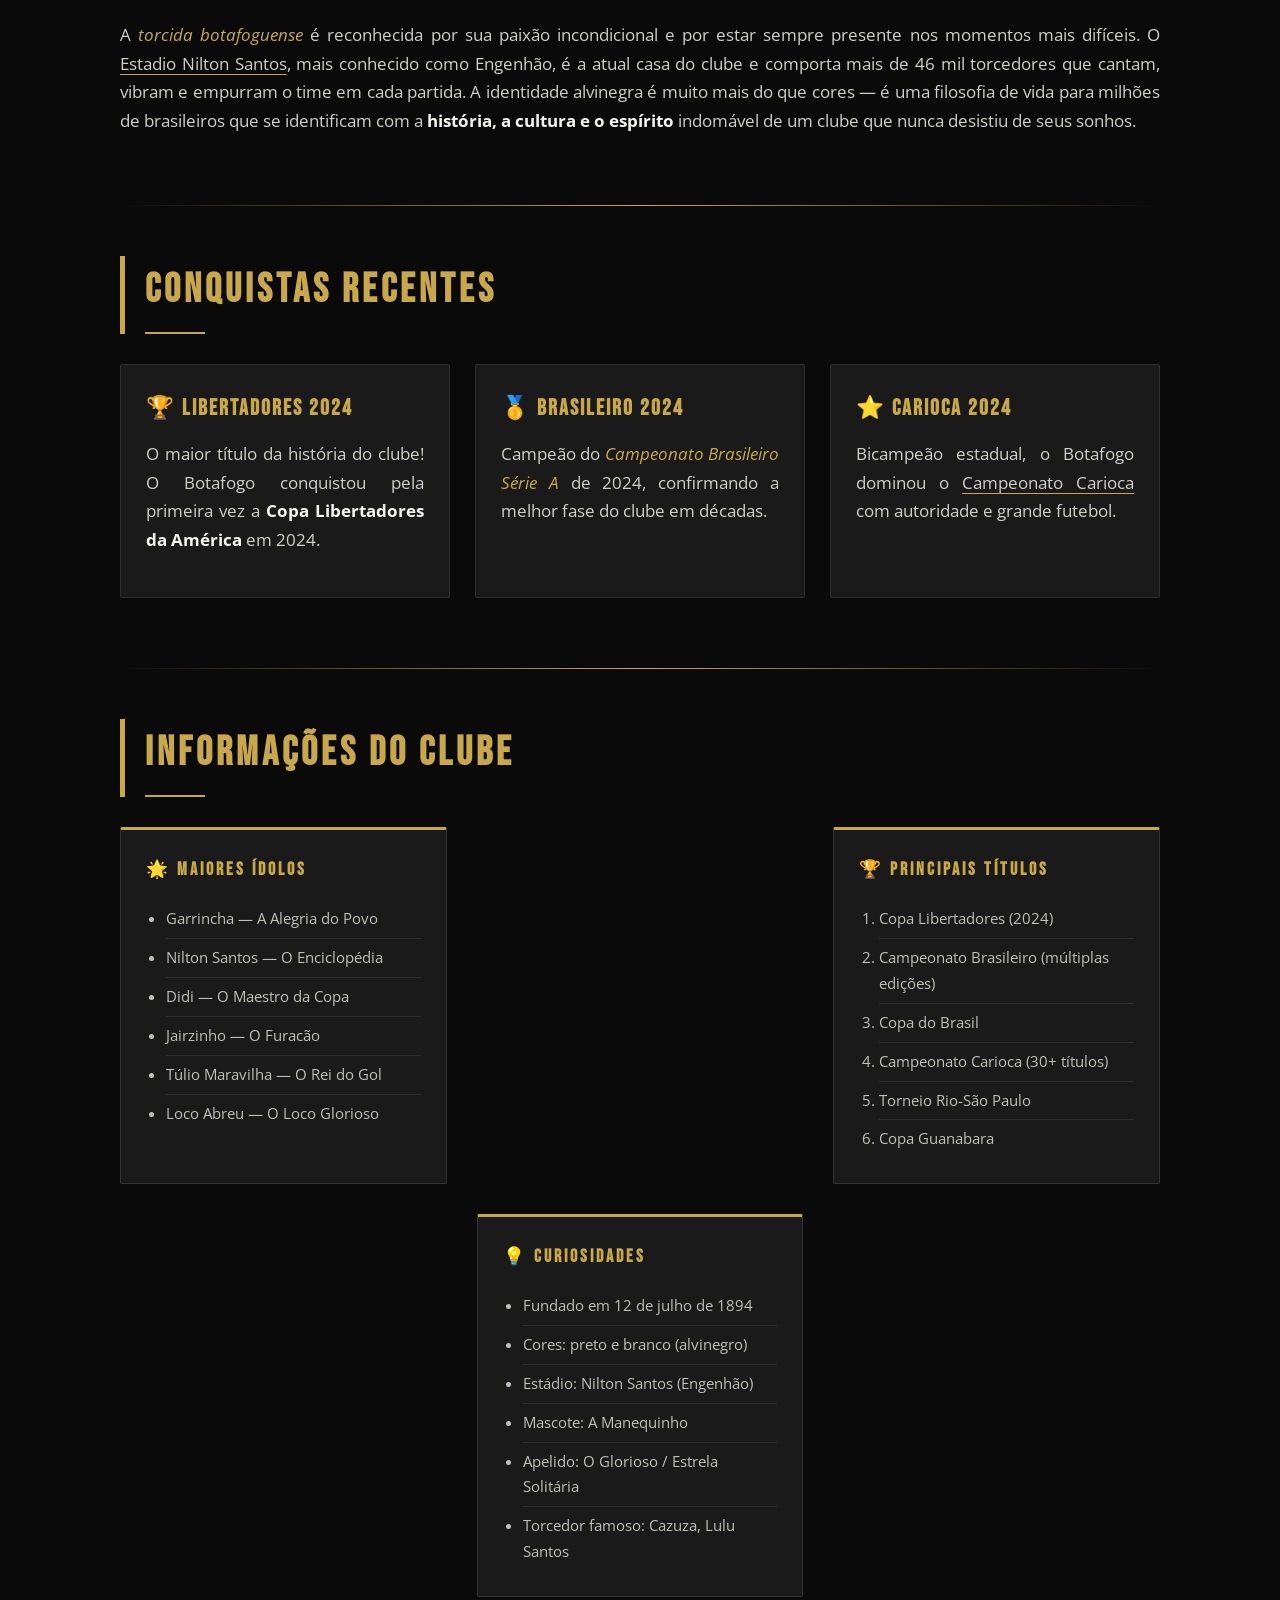
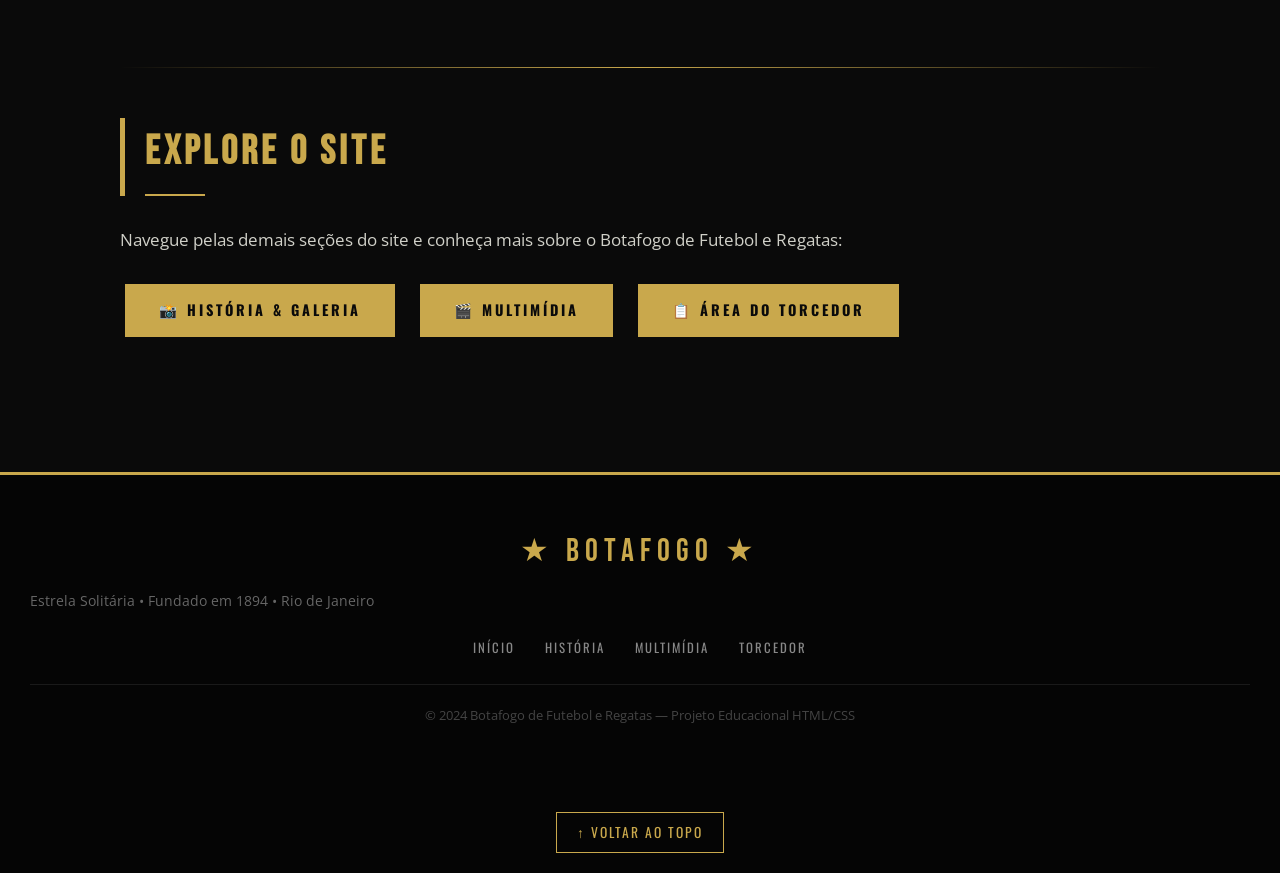
==== commit 799068f5: "corrigindo hino do botafogo" ====
--- a/index.html
+++ b/index.html
@@ -3,244 +3,228 @@
 <head>
   <meta charset="UTF-8" />
   <meta name="viewport" content="width=device-width, initial-scale=1.0" />
-  <title>TechNova — Tecnologia & Inovação</title>
-  <link rel="icon" href="data:image/svg+xml,<svg xmlns='http://www.w3.org/2000/svg' viewBox='0 0 100 100'><rect width='100' height='100' rx='18' fill='%230a0e1a'/><text y='.9em' font-size='72' x='10'>⚡</text></svg>" />
+  <title>Botafogo de Futebol e Regatas ⭐ Estrela Solitária</title>
+  <link rel="icon" type="image/svg+xml" href="data:image/svg+xml,<svg xmlns='http://www.w3.org/2000/svg' viewBox='0 0 100 100'><text y='.9em' font-size='90'>⭐</text></svg>" />
   <link rel="stylesheet" href="style.css" />
 </head>
-<body>
-
-  <!-- ÂNCORA TOPO -->
-  <a name="topo" id="topo"></a>
-
-  <!-- ========== HEADER + NAV ========== -->
+<body id="topo">
+
+  <!-- HEADER E NAV -->
   <header>
-    <div class="header-inner">
-      <a href="index.html" class="logo">Tech<span>Nova</span></a>
-      <nav>
-        <ul>
-          <li><a href="index.html" class="ativo">Início</a></li>
-          <li><a href="galeria.html">Galeria</a></li>
-          <li><a href="tabelas-midia.html">Dados & Mídia</a></li>
-          <li><a href="formulario.html">Formulário</a></li>
-        </ul>
-      </nav>
-    </div>
+    <div class="header-top">
+      <div class="logo-area">
+        <div class="logo-estrela">★</div>
+        <div class="logo-texto">
+          <h1>BOTAFOGO</h1>
+          <span>Estrela Solitária • Fundado em 1894</span>
+        </div>
+      </div>
+    </div>
+    <nav>
+      <ul>
+        <li><a href="index.html" class="active">Início</a></li>
+        <li><a href="historia.html">História & Galeria</a></li>
+        <li><a href="multimidia.html">Multimídia</a></li>
+        <li><a href="torcedor.html">Área do Torcedor</a></li>
+      </ul>
+    </nav>
   </header>
 
-  <!-- ========== HERO ========== -->
+  <!-- HERO / BANNER -->
   <section class="hero">
     <div class="hero-bg"></div>
-    <div class="hero-grid"></div>
     <div class="hero-content">
-      <span class="hero-badge">⚡ Bem-vindo ao futuro</span>
-
-      <!-- TÍTULO H1 — HIERARQUIA PRINCIPAL -->
-      <h1>Tecnologia que<br>Transforma o Mundo</h1>
-
-      <!-- TÍTULO H2 — HIERARQUIA SECUNDÁRIA -->
-      <h2>Explore inovações, descobertas e o poder da era digital</h2>
-
-      <div style="display:flex;gap:1rem;justify-content:center;flex-wrap:wrap;margin-top:1.5rem;">
-        <a href="#sobre" class="btn btn-primary">Saiba mais</a>
-        <a href="galeria.html" class="btn btn-outline">Ver Galeria</a>
-      </div>
-
-      <!-- IMAGEM DE ENTRADA ABAIXO DO MENU/HERO -->
-      <img
-        src="https://images.unsplash.com/photo-1518770660439-4636190af475?w=900&q=80"
-        alt="Circuito eletrônico representando tecnologia e inovação"
-        class="hero-img"
-      />
+      <div class="hero-estrelas">★ ★ ★</div>
+      <h1>BOTAFOGO</h1>
+      <h2>DE FUTEBOL E REGATAS</h2>
+      <div class="hero-badge">Rio de Janeiro — Desde 1894</div>
     </div>
   </section>
 
-  <!-- ========== SOBRE ========== -->
-  <a name="sobre" id="sobre"></a>
-  <section class="section">
-    <div class="container">
-      <div class="section-title">
-        <h2>Sobre a TechNova</h2>
-        <p>Conheça nossa missão e o que nos move</p>
-      </div>
-
-      <div class="grid-2">
+  <!-- STATS BAR -->
+  <div class="stats-bar">
+    <div class="stat-item">
+      <span class="stat-numero">21</span>
+      <span class="stat-label">Títulos Brasileiros</span>
+    </div>
+    <div class="stat-item">
+      <span class="stat-numero">2</span>
+      <span class="stat-label">Libertadores</span>
+    </div>
+    <div class="stat-item">
+      <span class="stat-numero">130</span>
+      <span class="stat-label">Anos de História</span>
+    </div>
+    <div class="stat-item">
+      <span class="stat-numero">★</span>
+      <span class="stat-label">Estrela Solitária</span>
+    </div>
+  </div>
+
+  <!-- CONTEÚDO PRINCIPAL -->
+  <main>
+
+    <!-- ÂNCORAS INTERNAS -->
+    <div style="display:flex; gap:10px; flex-wrap:wrap; margin-bottom:40px;">
+      <a href="#sobre" class="btn btn-outline">↓ Sobre o Clube</a>
+      <a href="#titulos" class="btn btn-outline">↓ Títulos</a>
+      <a href="#listas" class="btn btn-outline">↓ Informações</a>
+      <a href="#acesso" class="btn btn-outline">↓ Páginas</a>
+    </div>
+
+    <!-- SEÇÃO SOBRE -->
+    <section id="sobre">
+      <h2 class="section-title">Sobre o Clube</h2>
+
+      <p>
+        O <strong>Botafogo de Futebol e Regatas</strong> é um dos clubes mais tradicionais e
+        queridos do Brasil. Fundado em <u>12 de julho de 1894</u>, o clube carrega em sua
+        história mais de <em>130 anos de glórias, paixões e conquistas</em> que moldaram
+        o futebol brasileiro. Com sede no bairro de General Severiano, no Rio de Janeiro,
+        o Botafogo é símbolo de resistência e grandeza no esporte nacional, sendo reconhecido
+        mundialmente pela sua torcida apaixonada e pelo futebol de alto nível que sempre apresentou.
+      </p>
+
+      <p>
+        Conhecido carinhosamente como <strong>"O Glorioso"</strong>, o Botafogo ostenta com
+        orgulho o apelido de <em>Estrela Solitária</em>, referência ao ícone presente em seu
+        escudo histórico. O clube foi palco de grandes momentos do futebol mundial, revelando
+        e contratando craques que fizeram história. <u>Garrincha</u>, considerado por muitos
+        o maior jogador da história do clube, encantou gerações inteiras com seu drible
+        desconcertante, tornando o Botafogo uma referência obrigatória quando se fala em
+        futebol arte e criatividade dentro das quatro linhas.
+      </p>
+
+      <p>
+        Ao longo de sua trajetória, o Botafogo passou por momentos de alegria intensa e
+        também por períodos de grandes dificuldades. O clube foi <strong>bicampeão brasileiro</strong>
+        e conquistou taças estaduais em série, além de títulos internacionais que colocaram
+        o seu nome em destaque no cenário sul-americano. Em <mark>2023 e 2024</mark>, o clube viveu
+        uma nova era de conquistas sob a gestão do empresário americano John Textor, que
+        modernizou a estrutura e trouxe investimentos significativos que devolveram ao
+        Botafogo o protagonismo que merece no futebol brasileiro e continental.
+      </p>
+
+      <p>
+        A <em>torcida botafoguense</em> é reconhecida por sua paixão incondicional e por
+        estar sempre presente nos momentos mais difíceis. O <u>Estadio Nilton Santos</u>,
+        mais conhecido como Engenhão, é a atual casa do clube e comporta mais de 46 mil
+        torcedores que cantam, vibram e empurram o time em cada partida. A identidade
+        alvinegra é muito mais do que cores — é uma filosofia de vida para milhões de
+        brasileiros que se identificam com a <strong>história, a cultura e o espírito</strong>
+        indomável de um clube que nunca desistiu de seus sonhos.
+      </p>
+    </section>
+
+    <div class="divider"></div>
+
+    <!-- TÍTULOS -->
+    <section id="titulos">
+      <h2 class="section-title">Conquistas Recentes</h2>
+      <div class="cards-grid">
         <div class="card">
-          <h3>Nossa Missão</h3>
-
-          <!-- PARÁGRAFO 1 — mínimo 4 linhas -->
-          <p>
-            A <strong>TechNova</strong> nasceu com o propósito de democratizar o acesso ao conhecimento
-            tecnológico para pessoas de todas as idades e contextos sociais. Acreditamos que a
-            <em>inovação genuína</em> não pertence apenas às grandes corporações — ela floresce
-            em garagens, em universidades comunitárias, em pequenas cidades e nas mentes curiosas
-            que ousam questionar o status quo e imaginar soluções criativas para problemas reais.
-            Nossa plataforma reúne conteúdos educacionais, projetos colaborativos e ferramentas
-            práticas para impulsionar o aprendizado contínuo e a transformação digital.
-          </p>
-
-          <!-- PARÁGRAFO 2 — mínimo 4 linhas -->
-          <p>
-            Com uma equipe multidisciplinar de engenheiros, designers e educadores, desenvolvemos
-            recursos que tornam conceitos complexos <u>acessíveis e compreensíveis</u> para qualquer
-            pessoa. Desde programação básica até inteligência artificial avançada, nosso conteúdo
-            é cuidadosamente curado para garantir relevância, precisão e aplicabilidade prática.
-            Cada módulo é revisado por especialistas da área e atualizado regularmente para
-            refletir as transformações rápidas do universo tecnológico contemporâneo.
-          </p>
-        </div>
-
+          <h3>🏆 Libertadores 2024</h3>
+          <p>O maior título da história do clube! O Botafogo conquistou pela primeira vez a <strong>Copa Libertadores da América</strong> em 2024.</p>
+        </div>
         <div class="card">
-          <h3>Nossos Valores</h3>
-
-          <!-- PARÁGRAFO 3 — mínimo 4 linhas -->
-          <p>
-            Pautamos toda a nossa atuação em três pilares fundamentais: <strong>transparência</strong>,
-            <strong>inclusão</strong> e <strong>excelência</strong>. A transparência guia nossas
-            decisões e comunicações, garantindo que nossos usuários compreendam como utilizamos
-            seus dados e como desenvolvemos nossos produtos. A inclusão nos lembra de sempre
-            pensar em soluções que alcancem grupos historicamente marginalizados pelo avanço
-            tecnológico, oferecendo materiais em linguagem simples, recursos de acessibilidade
-            e programas de bolsas para comunidades vulneráveis.
-          </p>
-
-          <!-- PARÁGRAFO 4 — mínimo 4 linhas -->
-          <p>
-            A excelência, por sua vez, é o nosso compromisso com a <em>qualidade sem concessões</em>
-            em tudo que produzimos. Não nos contentamos com o suficiente quando podemos entregar
-            o <u>extraordinário</u>. Investimos continuamente em pesquisa, em feedback dos usuários
-            e em testes rigorosos para aperfeiçoar cada funcionalidade e cada conteúdo que
-            disponibilizamos. É essa busca incansável pela melhoria que nos diferencia no
-            mercado e que mantém nossa comunidade engajada e confiante em nossa proposta de valor.
-          </p>
-        </div>
-      </div>
-
-      <!-- BLOCO DE TEXTO COM 10 PALAVRAS/FRASES FORMATADAS -->
-      <div class="destaque-bloco" style="margin-top:2rem;">
-        <p>
-          A revolução tecnológica é <strong>inevitável e transformadora</strong> — já podemos sentir
-          seus efeitos em <em>cada aspecto da vida moderna</em>. Pessoas que dominam
-          <u>habilidades digitais essenciais</u> terão vantagem no mercado de trabalho do futuro.
-          O pensamento <strong>computacional e criativo</strong> é hoje tão fundamental quanto
-          ler e escrever. Não ignore a importância de aprender sobre
-          <em>inteligência artificial e automação</em>. Invista em você: conhecimento é o único
-          ativo que ninguém pode tomar de você — é <u>seu maior patrimônio</u>.
-          Comece agora, porque o <strong>momento ideal para aprender</strong> é sempre o presente.
-          O futuro pertence aos <em>curiosos e determinados</em>. Abrace a mudança com
-          <u>coragem e estratégia</u>. Seja o <strong>protagonista da sua evolução digital</strong>.
-          Lembre-se: <em>inovar é um hábito, não um evento isolado</em>.
-        </p>
-      </div>
-    </div>
-  </section>
-
-  <hr class="separador" />
-
-  <!-- ========== LISTAS ========== -->
-  <a name="listas" id="listas"></a>
-  <section class="section" style="padding-top:2rem;">
-    <div class="container">
-      <div class="section-title">
-        <h2>Conteúdos em Destaque</h2>
-        <p>Tecnologias, tendências e habilidades do futuro</p>
-      </div>
-
-      <div class="listas-wrapper">
-
-        <!-- LISTA 1 — Lista não-ordenada (bullet) -->
-        <div class="lista-bloco">
-          <h3>🚀 Tecnologias Emergentes</h3>
+          <h3>🥇 Brasileiro 2024</h3>
+          <p>Campeão do <em>Campeonato Brasileiro Série A</em> de 2024, confirmando a melhor fase do clube em décadas.</p>
+        </div>
+        <div class="card">
+          <h3>⭐ Carioca 2024</h3>
+          <p>Bicampeão estadual, o Botafogo dominou o <u>Campeonato Carioca</u> com autoridade e grande futebol.</p>
+        </div>
+      </div>
+    </section>
+
+    <div class="divider"></div>
+
+    <!-- LISTAS -->
+    <section id="listas">
+      <h2 class="section-title">Informações do Clube</h2>
+
+      <div class="listas-grid">
+
+        <!-- LISTA 1: Maiores Ídolos -->
+        <div class="lista-card">
+          <h3>🌟 Maiores Ídolos</h3>
           <ul>
-            <li>Inteligência Artificial Generativa</li>
-            <li>Computação Quântica</li>
-            <li>Blockchain e Web3</li>
-            <li>Internet das Coisas (IoT)</li>
-            <li>Realidade Aumentada e Virtual</li>
-            <li>Edge Computing e 5G</li>
+            <li>Garrincha — A Alegria do Povo</li>
+            <li>Nilton Santos — O Enciclopédia</li>
+            <li>Didi — O Maestro da Copa</li>
+            <li>Jairzinho — O Furacão</li>
+            <li>Túlio Maravilha — O Rei do Gol</li>
+            <li>Loco Abreu — O Loco Glorioso</li>
           </ul>
         </div>
 
-        <!-- LISTA 2 — Lista ordenada (numerada) -->
-        <div class="lista-bloco">
-          <h3>📋 Habilidades Mais Buscadas</h3>
+        <br/>
+
+        <!-- LISTA 2: Títulos Mais Importantes (ordenada) -->
+        <div class="lista-card">
+          <h3>🏆 Principais Títulos</h3>
           <ol>
-            <li>Programação em Python e JavaScript</li>
-            <li>Ciência de Dados e Machine Learning</li>
-            <li>DevOps e Cloud Computing</li>
-            <li>Segurança da Informação (CyberSec)</li>
-            <li>UX Design e Acessibilidade</li>
-            <li>Gestão Ágil de Projetos (Scrum/Kanban)</li>
+            <li>Copa Libertadores (2024)</li>
+            <li>Campeonato Brasileiro (múltiplas edições)</li>
+            <li>Copa do Brasil</li>
+            <li>Campeonato Carioca (30+ títulos)</li>
+            <li>Torneio Rio-São Paulo</li>
+            <li>Copa Guanabara</li>
           </ol>
         </div>
 
-        <!-- LISTA 3 — Lista de definição (dl/dt/dd) -->
-        <div class="lista-bloco">
-          <h3>📖 Glossário Tech</h3>
-          <dl>
-            <dt>API</dt>
-            <dd>Interface de Programação de Aplicações</dd>
-            <dt>SDK</dt>
-            <dd>Kit de Desenvolvimento de Software</dd>
-            <dt>CI/CD</dt>
-            <dd>Integração e Entrega Contínua</dd>
-            <dt>SaaS</dt>
-            <dd>Software como Serviço</dd>
-            <dt>LLM</dt>
-            <dd>Modelo de Linguagem Grande</dd>
-            <dt>PWA</dt>
-            <dd>Aplicativo Web Progressivo</dd>
-          </dl>
-        </div>
-
-      </div>
-    </div>
-  </section>
-
-  <hr class="separador" />
-
-  <!-- ========== LINKS PARA OUTRAS PÁGINAS ========== -->
-  <section class="section" style="padding-top:2rem;padding-bottom:3rem;">
-    <div class="container">
-      <div class="section-title">
-        <h2>Explore o Site</h2>
-        <p>Navegue pelas nossas páginas e descubra mais conteúdo</p>
-      </div>
-
-      <div class="links-paginas">
-        <a href="galeria.html">
-          <span class="icone">🖼️</span>
-          <div>
-            <strong>Galeria de Imagens</strong><br>
-            <small style="color:#64748b;">5 imagens + textos</small>
-          </div>
-        </a>
-        <a href="tabelas-midia.html">
-          <span class="icone">📊</span>
-          <div>
-            <strong>Dados & Mídia</strong><br>
-            <small style="color:#64748b;">Tabelas, vídeo e áudio</small>
-          </div>
-        </a>
-        <a href="formulario.html">
-          <span class="icone">📝</span>
-          <div>
-            <strong>Formulário</strong><br>
-            <small style="color:#64748b;">Cadastro completo</small>
-          </div>
-        </a>
-      </div>
-    </div>
-  </section>
-
-  <!-- ÂNCORA VOLTAR AO TOPO -->
-  <a href="#topo" class="ancora-topo">↑ Voltar ao topo</a>
-
-  <!-- ========== FOOTER ========== -->
+        <br/>
+
+        <!-- LISTA 3: Curiosidades -->
+        <div class="lista-card">
+          <h3>💡 Curiosidades</h3>
+          <ul>
+            <li>Fundado em 12 de julho de 1894</li>
+            <li>Cores: preto e branco (alvinegro)</li>
+            <li>Estádio: Nilton Santos (Engenhão)</li>
+            <li>Mascote: A Manequinho</li>
+            <li>Apelido: O Glorioso / Estrela Solitária</li>
+            <li>Torcedor famoso: Cazuza, Lulu Santos</li>
+          </ul>
+        </div>
+
+      </div>
+    </section>
+
+    <div class="divider"></div>
+
+    <!-- LINKS PARA OUTRAS PÁGINAS -->
+    <section id="acesso">
+      <h2 class="section-title">Explore o Site</h2>
+      <p>Navegue pelas demais seções do site e conheça mais sobre o Botafogo de Futebol e Regatas:</p>
+      <div style="display:flex; gap:15px; flex-wrap:wrap; margin-top:25px;">
+        <a href="historia.html" class="btn">📸 História & Galeria</a>
+        <a href="multimidia.html" class="btn">🎬 Multimídia</a>
+        <a href="torcedor.html" class="btn">📋 Área do Torcedor</a>
+      </div>
+    </section>
+
+  </main>
+
+  <!-- FOOTER -->
   <footer>
-    <p><strong>TechNova</strong> — Tecnologia & Inovação</p>
-    <p>Projeto Web desenvolvido com HTML5, CSS3 | <a href="index.html">Início</a> · <a href="galeria.html">Galeria</a> · <a href="tabelas-midia.html">Dados & Mídia</a> · <a href="formulario.html">Formulário</a></p>
-    <p style="margin-top:0.5rem;font-size:0.8rem;">© 2025 TechNova. Todos os direitos reservados.</p>
+    <div class="footer-logo">★ BOTAFOGO ★</div>
+    <p style="color:#666; font-size:0.85rem;">Estrela Solitária • Fundado em 1894 • Rio de Janeiro</p>
+    <div class="footer-links">
+      <a href="index.html">Início</a>
+      <a href="historia.html">História</a>
+      <a href="multimidia.html">Multimídia</a>
+      <a href="torcedor.html">Torcedor</a>
+    </div>
+    <div class="footer-copy">
+      © 2024 Botafogo de Futebol e Regatas — Projeto Educacional HTML/CSS
+    </div>
   </footer>
+
+  <!-- ÂNCORA TOPO -->
+  <div style="text-align:center; padding:20px; background:#050505;">
+    <a href="#topo" class="ancora-topo">↑ Voltar ao Topo</a>
+  </div>
 
 </body>
 </html>
--- a/style.css
+++ b/style.css
@@ -1,30 +1,20 @@
-/* =============================================
-   PROJETO WEB - CSS PRINCIPAL
-   Tema: Tecnologia & Inovação
-   ============================================= */
-
-@import url('https://fonts.googleapis.com/css2?family=Space+Grotesk:wght@300;400;600;700&family=Syne:wght@400;700;800&display=swap');
-
-/* === VARIÁVEIS === */
+/* =========================================
+   BOTAFOGO DE FUTEBOL E REGATAS - CSS
+   ========================================= */
+
+@import url('https://fonts.googleapis.com/css2?family=Bebas+Neue&family=Oswald:wght@400;600;700&family=Open+Sans:ital,wght@0,400;0,600;1,400&display=swap');
+
 :root {
-  --cor-primaria: #0a0e1a;
-  --cor-secundaria: #0d1b2a;
-  --cor-destaque: #00d4ff;
-  --cor-destaque2: #7c3aed;
-  --cor-texto: #e2e8f0;
-  --cor-texto-suave: #94a3b8;
-  --cor-branco: #ffffff;
-  --cor-card: #111827;
-  --borda: 1px solid rgba(0, 212, 255, 0.2);
-  --sombra: 0 4px 24px rgba(0, 212, 255, 0.1);
-  --radius: 12px;
-  --fonte-titulo: 'Syne', sans-serif;
-  --fonte-corpo: 'Space Grotesk', sans-serif;
-  --transicao: all 0.3s ease;
-}
-
-/* === RESET & BASE === */
-*, *::before, *::after {
+  --preto: #0a0a0a;
+  --branco: #f5f5f0;
+  --dourado: #c9a84c;
+  --cinza-escuro: #1a1a1a;
+  --cinza-medio: #2d2d2d;
+  --cinza-claro: #555;
+  --estrela: #c9a84c;
+}
+
+* {
   margin: 0;
   padding: 0;
   box-sizing: border-box;
@@ -32,744 +22,786 @@
 
 html {
   scroll-behavior: smooth;
-  font-size: 16px;
 }
 
 body {
-  background-color: var(--cor-primaria);
-  color: var(--cor-texto);
-  font-family: var(--fonte-corpo);
-  font-size: 1rem;
+  font-family: 'Open Sans', sans-serif;
+  background-color: var(--preto);
+  color: var(--branco);
   line-height: 1.7;
-  min-height: 100vh;
-}
-
-/* === TIPOGRAFIA === */
-h1, h2, h3, h4 {
-  font-family: var(--fonte-titulo);
-  font-weight: 800;
-  line-height: 1.2;
-  color: var(--cor-branco);
-}
-
-h1 { font-size: clamp(2rem, 5vw, 3.5rem); }
-h2 { font-size: clamp(1.5rem, 3.5vw, 2.5rem); }
-h3 { font-size: clamp(1.2rem, 2.5vw, 1.75rem); }
-h4 { font-size: 1.1rem; }
-
-p {
-  color: var(--cor-texto);
-  margin-bottom: 1.2rem;
-  font-size: 1.05rem;
-}
-
-a {
-  color: var(--cor-destaque);
-  text-decoration: none;
-  transition: var(--transicao);
-}
-
-a:hover {
-  color: var(--cor-branco);
-  text-decoration: underline;
-}
-
-/* === HEADER === */
+}
+
+/* ===== HEADER & NAV ===== */
 header {
-  background: rgba(10, 14, 26, 0.95);
-  backdrop-filter: blur(12px);
-  border-bottom: var(--borda);
+  background: linear-gradient(135deg, #000000 0%, #1a1a1a 100%);
+  border-bottom: 3px solid var(--dourado);
   position: sticky;
   top: 0;
   z-index: 1000;
-  padding: 0 2rem;
-}
-
-.header-inner {
-  max-width: 1200px;
-  margin: 0 auto;
+  box-shadow: 0 4px 20px rgba(201, 168, 76, 0.3);
+}
+
+.header-top {
   display: flex;
   align-items: center;
-  justify-content: space-between;
-  height: 70px;
-}
-
-.logo {
-  font-family: var(--fonte-titulo);
-  font-size: 1.5rem;
-  font-weight: 800;
-  color: var(--cor-destaque);
-  text-decoration: none;
-  letter-spacing: -0.5px;
-}
-
-.logo span {
-  color: var(--cor-branco);
-}
-
-/* === NAVEGAÇÃO === */
+  justify-content: center;
+  padding: 15px 40px;
+  gap: 20px;
+  border-bottom: 1px solid #333;
+}
+
+.logo-area {
+  display: flex;
+  align-items: center;
+  gap: 15px;
+}
+
+.logo-estrela {
+  font-size: 50px;
+  color: var(--dourado);
+  animation: brilho 2s infinite alternate;
+}
+
+@keyframes brilho {
+  from { text-shadow: 0 0 5px var(--dourado); }
+  to { text-shadow: 0 0 25px var(--dourado), 0 0 50px rgba(201,168,76,0.5); }
+}
+
+.logo-texto h1 {
+  font-family: 'Bebas Neue', cursive;
+  font-size: 2.5rem;
+  color: var(--branco);
+  letter-spacing: 4px;
+  line-height: 1;
+}
+
+.logo-texto span {
+  font-family: 'Oswald', sans-serif;
+  font-size: 0.75rem;
+  color: var(--dourado);
+  letter-spacing: 6px;
+  text-transform: uppercase;
+}
+
+nav {
+  background: var(--cinza-escuro);
+}
+
 nav ul {
   list-style: none;
   display: flex;
-  gap: 0.5rem;
-  align-items: center;
+  justify-content: center;
+  gap: 0;
+  padding: 0;
 }
 
 nav ul li a {
-  color: var(--cor-texto-suave);
-  font-weight: 600;
-  font-size: 0.95rem;
-  padding: 0.5rem 1rem;
-  border-radius: 8px;
-  transition: var(--transicao);
+  display: block;
+  padding: 14px 28px;
+  color: var(--branco);
   text-decoration: none;
+  font-family: 'Oswald', sans-serif;
+  font-size: 0.9rem;
+  letter-spacing: 2px;
+  text-transform: uppercase;
+  transition: all 0.3s ease;
+  border-bottom: 3px solid transparent;
 }
 
 nav ul li a:hover,
-nav ul li a.ativo {
-  color: var(--cor-destaque);
-  background: rgba(0, 212, 255, 0.08);
-  text-decoration: none;
-}
-
-/* === HERO === */
+nav ul li a.active {
+  color: var(--dourado);
+  border-bottom: 3px solid var(--dourado);
+  background: rgba(201, 168, 76, 0.08);
+}
+
+/* ===== HERO / BANNER ===== */
 .hero {
   position: relative;
-  min-height: 90vh;
+  min-height: 500px;
   display: flex;
   align-items: center;
   justify-content: center;
-  text-align: center;
   overflow: hidden;
-  padding: 4rem 2rem;
+  background: linear-gradient(135deg, #000 0%, #1a1a1a 50%, #000 100%);
+  border-bottom: 3px solid var(--dourado);
 }
 
 .hero-bg {
   position: absolute;
   inset: 0;
   background:
-    radial-gradient(ellipse at 20% 50%, rgba(0, 212, 255, 0.12) 0%, transparent 60%),
-    radial-gradient(ellipse at 80% 20%, rgba(124, 58, 237, 0.12) 0%, transparent 60%),
-    linear-gradient(180deg, var(--cor-primaria) 0%, var(--cor-secundaria) 100%);
-  z-index: 0;
-}
-
-.hero-grid {
-  position: absolute;
-  inset: 0;
-  background-image:
-    linear-gradient(rgba(0,212,255,0.04) 1px, transparent 1px),
-    linear-gradient(90deg, rgba(0,212,255,0.04) 1px, transparent 1px);
-  background-size: 60px 60px;
-  z-index: 0;
+    radial-gradient(ellipse at 20% 50%, rgba(201,168,76,0.15) 0%, transparent 60%),
+    radial-gradient(ellipse at 80% 50%, rgba(201,168,76,0.1) 0%, transparent 60%),
+    repeating-linear-gradient(
+      45deg,
+      transparent,
+      transparent 40px,
+      rgba(201,168,76,0.03) 40px,
+      rgba(201,168,76,0.03) 41px
+    );
 }
 
 .hero-content {
   position: relative;
-  z-index: 1;
-  max-width: 800px;
+  text-align: center;
+  padding: 60px 40px;
+}
+
+.hero-estrelas {
+  font-size: 2rem;
+  color: var(--dourado);
+  letter-spacing: 8px;
+  margin-bottom: 20px;
+  animation: brilho 1.5s infinite alternate;
+}
+
+.hero h1 {
+  font-family: 'Bebas Neue', cursive;
+  font-size: clamp(3rem, 8vw, 7rem);
+  color: var(--branco);
+  letter-spacing: 6px;
+  line-height: 0.9;
+  text-shadow: 3px 3px 0px rgba(201,168,76,0.3);
+}
+
+.hero h2 {
+  font-family: 'Oswald', sans-serif;
+  font-size: clamp(1rem, 2.5vw, 1.6rem);
+  color: var(--dourado);
+  letter-spacing: 8px;
+  margin-top: 12px;
+  font-weight: 400;
 }
 
 .hero-badge {
   display: inline-block;
-  background: rgba(0, 212, 255, 0.1);
-  border: 1px solid rgba(0, 212, 255, 0.3);
-  color: var(--cor-destaque);
-  font-size: 0.8rem;
+  margin-top: 25px;
+  padding: 10px 30px;
+  border: 2px solid var(--dourado);
+  color: var(--dourado);
+  font-family: 'Oswald', sans-serif;
+  letter-spacing: 4px;
+  font-size: 0.85rem;
+  text-transform: uppercase;
+}
+
+/* ===== MAIN CONTENT ===== */
+main {
+  max-width: 1100px;
+  margin: 0 auto;
+  padding: 60px 30px;
+}
+
+/* ===== SEÇÕES ===== */
+section {
+  margin-bottom: 70px;
+}
+
+.section-title {
+  font-family: 'Bebas Neue', cursive;
+  font-size: 2.5rem;
+  color: var(--dourado);
+  letter-spacing: 4px;
+  border-left: 5px solid var(--dourado);
+  padding-left: 20px;
+  margin-bottom: 30px;
+  position: relative;
+}
+
+.section-title::after {
+  content: '';
+  display: block;
+  width: 60px;
+  height: 2px;
+  background: var(--dourado);
+  margin-top: 8px;
+}
+
+/* ===== TÍTULOS ===== */
+h1, h2, h3 {
+  font-family: 'Bebas Neue', cursive;
+  letter-spacing: 2px;
+}
+
+h2 {
+  font-size: 2rem;
+  color: var(--branco);
+  margin-bottom: 20px;
+}
+
+h3 {
+  font-size: 1.4rem;
+  color: var(--dourado);
+  margin-bottom: 12px;
+}
+
+/* ===== PARÁGRAFOS ===== */
+p {
+  font-size: 1.05rem;
+  margin-bottom: 18px;
+  color: #d0d0c8;
+  text-align: justify;
+}
+
+/* ===== FORMATAÇÕES DE TEXTO ===== */
+strong, b {
+  color: var(--branco);
   font-weight: 700;
-  letter-spacing: 2px;
-  text-transform: uppercase;
-  padding: 0.4rem 1rem;
-  border-radius: 100px;
-  margin-bottom: 1.5rem;
-}
-
-.hero h1 {
-  margin-bottom: 1.5rem;
-  background: linear-gradient(135deg, #fff 0%, var(--cor-destaque) 100%);
-  -webkit-background-clip: text;
-  -webkit-text-fill-color: transparent;
-  background-clip: text;
-}
-
-.hero h2 {
-  color: var(--cor-texto-suave);
-  font-size: clamp(1rem, 2vw, 1.3rem);
-  font-weight: 400;
-  font-family: var(--fonte-corpo);
-  margin-bottom: 2rem;
-}
-
-.hero-img {
-  width: 100%;
-  max-width: 900px;
-  height: 320px;
-  object-fit: cover;
-  border-radius: var(--radius);
-  border: var(--borda);
-  box-shadow: var(--sombra), 0 0 60px rgba(0,212,255,0.08);
-  margin-top: 2rem;
-}
-
-/* === CONTAINERS === */
-.container {
-  max-width: 1200px;
-  margin: 0 auto;
-  padding: 0 2rem;
-}
-
-.section {
-  padding: 5rem 0;
-}
-
-.section-title {
-  text-align: center;
-  margin-bottom: 3rem;
-}
-
-.section-title h2 {
-  margin-bottom: 0.75rem;
-}
-
-.section-title p {
-  color: var(--cor-texto-suave);
-  font-size: 1.1rem;
-  max-width: 600px;
-  margin: 0 auto;
-}
-
-/* === CARDS === */
-.card {
-  background: var(--cor-card);
-  border: var(--borda);
-  border-radius: var(--radius);
-  padding: 2rem;
-  transition: var(--transicao);
-  box-shadow: 0 2px 12px rgba(0,0,0,0.3);
-}
-
-.card:hover {
-  border-color: var(--cor-destaque);
-  box-shadow: var(--sombra);
-  transform: translateY(-4px);
-}
-
-.card h3 {
-  color: var(--cor-destaque);
-  margin-bottom: 1rem;
-  font-size: 1.2rem;
-}
-
-.grid-3 {
+}
+
+em, i {
+  color: var(--dourado);
+  font-style: italic;
+}
+
+u {
+  text-decoration-color: var(--dourado);
+  text-underline-offset: 4px;
+}
+
+mark {
+  background: var(--dourado);
+  color: var(--preto);
+  padding: 2px 6px;
+  border-radius: 2px;
+}
+
+/* ===== LISTAS ===== */
+.listas-grid {
   display: grid;
   grid-template-columns: repeat(auto-fit, minmax(280px, 1fr));
-  gap: 1.5rem;
-}
-
-.grid-2 {
-  display: grid;
-  grid-template-columns: repeat(auto-fit, minmax(340px, 1fr));
-  gap: 1.5rem;
-}
-
-/* === LISTAS === */
-.listas-wrapper {
-  display: grid;
-  grid-template-columns: repeat(auto-fit, minmax(260px, 1fr));
-  gap: 2rem;
-}
-
-.lista-bloco {
-  background: var(--cor-card);
-  border: var(--borda);
-  border-radius: var(--radius);
-  padding: 1.5rem;
-}
-
-.lista-bloco h3 {
-  color: var(--cor-destaque);
-  margin-bottom: 1rem;
-  font-size: 1rem;
-  text-transform: uppercase;
-  letter-spacing: 1px;
-}
-
-.lista-bloco ul,
-.lista-bloco ol {
-  padding-left: 1.5rem;
-  color: var(--cor-texto);
-}
-
-.lista-bloco li {
-  margin-bottom: 0.6rem;
-  line-height: 1.5;
-}
-
-.lista-bloco dl dt {
-  font-weight: 700;
-  color: var(--cor-destaque);
-  margin-top: 0.5rem;
-}
-
-.lista-bloco dl dd {
-  color: var(--cor-texto-suave);
-  padding-left: 1rem;
-  margin-bottom: 0.3rem;
-}
-
-/* === SEPARADOR VISUAL === */
-.separador {
-  border: none;
-  border-top: 1px solid rgba(0, 212, 255, 0.15);
-  margin: 3rem 0;
-}
-
-/* === ÂNCORA TOPO === */
-.ancora-topo {
-  display: block;
-  text-align: center;
-  color: var(--cor-texto-suave);
-  font-size: 0.85rem;
-  margin: 2rem auto;
-  padding: 0.6rem 1.2rem;
-  border: var(--borda);
-  border-radius: 100px;
-  width: fit-content;
-  transition: var(--transicao);
-}
-
-.ancora-topo:hover {
-  color: var(--cor-destaque);
-  border-color: var(--cor-destaque);
+  gap: 30px;
+}
+
+.lista-card {
+  background: var(--cinza-escuro);
+  border: 1px solid #333;
+  border-top: 3px solid var(--dourado);
+  padding: 25px;
+  border-radius: 2px;
+}
+
+.lista-card h3 {
+  margin-bottom: 15px;
+  font-size: 1.1rem;
+  text-transform: uppercase;
+  letter-spacing: 3px;
+}
+
+.lista-card ul,
+.lista-card ol {
+  padding-left: 20px;
+}
+
+.lista-card li {
+  padding: 6px 0;
+  color: #c0c0b8;
+  border-bottom: 1px solid #2d2d2d;
+  font-size: 0.95rem;
+}
+
+.lista-card li:last-child {
+  border-bottom: none;
+}
+
+/* ===== LINKS ===== */
+a {
+  color: var(--dourado);
   text-decoration: none;
-}
-
-/* === BOTÕES === */
+  transition: all 0.3s;
+}
+
+a:hover {
+  color: var(--branco);
+  text-decoration: underline;
+}
+
 .btn {
   display: inline-block;
-  padding: 0.75rem 1.75rem;
-  border-radius: 8px;
-  font-family: var(--fonte-corpo);
+  padding: 12px 32px;
+  background: var(--dourado);
+  color: var(--preto);
+  font-family: 'Oswald', sans-serif;
+  font-size: 0.9rem;
+  letter-spacing: 3px;
+  text-transform: uppercase;
   font-weight: 700;
-  font-size: 0.95rem;
+  text-decoration: none;
+  transition: all 0.3s;
+  border: 2px solid var(--dourado);
   cursor: pointer;
-  transition: var(--transicao);
-  border: none;
+  margin: 5px;
+}
+
+.btn:hover {
+  background: transparent;
+  color: var(--dourado);
   text-decoration: none;
-}
-
-.btn-primary {
-  background: var(--cor-destaque);
-  color: var(--cor-primaria);
-}
-
-.btn-primary:hover {
-  background: #00b8d9;
-  color: var(--cor-primaria);
-  text-decoration: none;
-  transform: translateY(-2px);
 }
 
 .btn-outline {
   background: transparent;
-  color: var(--cor-destaque);
-  border: 1px solid var(--cor-destaque);
+  color: var(--dourado);
 }
 
 .btn-outline:hover {
-  background: rgba(0,212,255,0.1);
-  text-decoration: none;
-}
-
-/* === TEXTO ESPECIAL === */
-strong, b { color: var(--cor-destaque); font-weight: 700; }
-em, i { color: #c4b5fd; font-style: italic; }
-u { text-decoration-color: var(--cor-destaque); }
-mark { background: rgba(0,212,255,0.2); color: var(--cor-branco); padding: 0 4px; border-radius: 3px; }
-
-/* === IMAGENS === */
-.img-galeria {
+  background: var(--dourado);
+  color: var(--preto);
+}
+
+/* ===== CARDS ===== */
+.cards-grid {
   display: grid;
-  grid-template-columns: repeat(auto-fit, minmax(220px, 1fr));
-  gap: 1.25rem;
-}
-
-.img-galeria img,
-.img-card img {
-  width: 100%;
-  height: 220px;
-  object-fit: cover;
-  border-radius: var(--radius);
-  border: var(--borda);
-  transition: var(--transicao);
-}
-
-.img-galeria img:hover {
-  transform: scale(1.02);
-  box-shadow: var(--sombra);
-  border-color: var(--cor-destaque);
-}
-
-.img-card {
-  background: var(--cor-card);
-  border: var(--borda);
-  border-radius: var(--radius);
+  grid-template-columns: repeat(auto-fit, minmax(240px, 1fr));
+  gap: 25px;
+  margin-top: 25px;
+}
+
+.card {
+  background: var(--cinza-escuro);
+  border: 1px solid #2d2d2d;
+  padding: 25px;
+  border-radius: 2px;
+  transition: all 0.3s;
+  position: relative;
   overflow: hidden;
 }
 
-.img-card .img-info {
-  padding: 1.2rem;
-}
-
-.img-card .img-info h3 {
-  font-size: 1rem;
-  color: var(--cor-branco);
-  margin-bottom: 0.4rem;
-}
-
-.img-card .img-info p {
-  font-size: 0.9rem;
-  color: var(--cor-texto-suave);
-  margin: 0;
-}
-
-/* === TABELAS === */
+.card::before {
+  content: '';
+  position: absolute;
+  top: 0;
+  left: 0;
+  right: 0;
+  height: 3px;
+  background: var(--dourado);
+  transform: scaleX(0);
+  transition: transform 0.3s;
+}
+
+.card:hover::before {
+  transform: scaleX(1);
+}
+
+.card:hover {
+  border-color: var(--dourado);
+  transform: translateY(-4px);
+  box-shadow: 0 10px 30px rgba(201,168,76,0.2);
+}
+
+/* ===== TABELAS ===== */
 .tabela-wrapper {
   overflow-x: auto;
-  margin-bottom: 2.5rem;
-  border-radius: var(--radius);
-  border: var(--borda);
+  margin-bottom: 40px;
 }
 
 table {
   width: 100%;
   border-collapse: collapse;
-  background: var(--cor-card);
   font-size: 0.95rem;
 }
 
-thead {
-  background: linear-gradient(90deg, rgba(0,212,255,0.15), rgba(124,58,237,0.15));
-}
-
-th {
-  color: var(--cor-destaque);
-  font-family: var(--fonte-titulo);
+table caption {
+  font-family: 'Oswald', sans-serif;
+  font-size: 1.2rem;
+  color: var(--dourado);
+  letter-spacing: 3px;
+  text-align: left;
+  padding: 10px 0;
+  margin-bottom: 10px;
+  text-transform: uppercase;
+}
+
+thead th {
+  background: var(--dourado);
+  color: var(--preto);
+  padding: 14px 18px;
+  font-family: 'Oswald', sans-serif;
+  letter-spacing: 2px;
+  text-transform: uppercase;
   font-weight: 700;
   text-align: left;
-  padding: 1rem 1.25rem;
-  border-bottom: var(--borda);
-  white-space: nowrap;
-}
-
-td {
-  padding: 0.85rem 1.25rem;
-  border-bottom: 1px solid rgba(255,255,255,0.05);
-  color: var(--cor-texto);
-  vertical-align: middle;
-}
-
-tr:last-child td {
-  border-bottom: none;
+}
+
+tbody tr {
+  border-bottom: 1px solid #2d2d2d;
+  transition: background 0.2s;
 }
 
 tbody tr:hover {
-  background: rgba(0,212,255,0.04);
-}
-
-.badge {
-  display: inline-block;
-  padding: 0.2rem 0.6rem;
-  border-radius: 100px;
-  font-size: 0.75rem;
-  font-weight: 700;
-}
-
-.badge-verde { background: rgba(34,197,94,0.15); color: #4ade80; }
-.badge-azul  { background: rgba(0,212,255,0.15);  color: var(--cor-destaque); }
-.badge-roxo  { background: rgba(124,58,237,0.15); color: #a78bfa; }
-.badge-laranja { background: rgba(251,146,60,0.15); color: #fb923c; }
-
-/* === MÍDIA === */
-.midia-wrapper {
-  display: grid;
-  grid-template-columns: repeat(auto-fit, minmax(320px, 1fr));
-  gap: 2rem;
-  margin-top: 2rem;
-}
-
-.midia-card {
-  background: var(--cor-card);
-  border: var(--borda);
-  border-radius: var(--radius);
-  overflow: hidden;
-}
-
-.midia-card video,
-.midia-card audio {
+  background: rgba(201,168,76,0.07);
+}
+
+tbody td {
+  padding: 12px 18px;
+  color: #c8c8c0;
+}
+
+tbody tr:nth-child(even) td {
+  background: rgba(255,255,255,0.02);
+}
+
+/* ===== FORMULÁRIO ===== */
+.form-container {
+  background: var(--cinza-escuro);
+  border: 1px solid #333;
+  padding: 40px;
+  border-radius: 2px;
+}
+
+fieldset {
+  border: 1px solid #444;
+  border-radius: 2px;
+  padding: 25px;
+  margin-bottom: 25px;
+}
+
+legend {
+  font-family: 'Oswald', sans-serif;
+  color: var(--dourado);
+  font-size: 1rem;
+  letter-spacing: 3px;
+  text-transform: uppercase;
+  padding: 0 12px;
+}
+
+.form-group {
+  margin-bottom: 20px;
+}
+
+label {
+  display: block;
+  color: #aaa;
+  font-size: 0.85rem;
+  letter-spacing: 1px;
+  text-transform: uppercase;
+  margin-bottom: 8px;
+}
+
+input[type="text"],
+input[type="email"],
+input[type="date"],
+input[type="number"],
+select,
+textarea {
   width: 100%;
-  display: block;
-}
-
-.midia-card audio {
-  padding: 1rem;
-  background: var(--cor-card);
-}
-
-.midia-info {
-  padding: 1.25rem;
-}
-
-.midia-info h3 {
-  font-size: 1rem;
-  color: var(--cor-branco);
-  margin-bottom: 0.4rem;
-}
-
-.midia-info p {
-  font-size: 0.9rem;
-  color: var(--cor-texto-suave);
-  margin: 0;
-}
-
-/* === FORMULÁRIO === */
-.form-wrapper {
-  max-width: 800px;
-  margin: 0 auto;
-}
-
-fieldset {
-  border: var(--borda);
-  border-radius: var(--radius);
-  padding: 2rem;
-  margin-bottom: 2rem;
-  background: var(--cor-card);
-}
-
-legend {
-  color: var(--cor-destaque);
-  font-family: var(--fonte-titulo);
-  font-weight: 700;
-  font-size: 1rem;
-  padding: 0 0.75rem;
-  letter-spacing: 1px;
-  text-transform: uppercase;
-}
-
-.form-group {
-  margin-bottom: 1.5rem;
-}
-
-.form-group label {
-  display: block;
-  color: var(--cor-texto);
-  font-weight: 600;
-  margin-bottom: 0.5rem;
+  background: #111;
+  border: 1px solid #444;
+  border-radius: 2px;
+  padding: 12px 16px;
+  color: var(--branco);
+  font-family: 'Open Sans', sans-serif;
   font-size: 0.95rem;
-}
-
-.form-group input[type="text"],
-.form-group input[type="email"],
-.form-group input[type="date"],
-.form-group input[type="number"],
-.form-group select,
-.form-group textarea {
-  width: 100%;
-  background: rgba(255,255,255,0.05);
-  border: 1px solid rgba(0,212,255,0.2);
-  border-radius: 8px;
-  color: var(--cor-texto);
-  font-family: var(--fonte-corpo);
-  font-size: 0.95rem;
-  padding: 0.75rem 1rem;
-  transition: var(--transicao);
+  transition: border-color 0.3s;
+}
+
+input:focus,
+select:focus,
+textarea:focus {
   outline: none;
-}
-
-.form-group input:focus,
-.form-group select:focus,
-.form-group textarea:focus {
-  border-color: var(--cor-destaque);
-  box-shadow: 0 0 0 3px rgba(0,212,255,0.1);
-}
-
-.form-group textarea { min-height: 120px; resize: vertical; }
-
-.radio-group, .check-group {
+  border-color: var(--dourado);
+  box-shadow: 0 0 0 2px rgba(201,168,76,0.15);
+}
+
+.radio-group,
+.checkbox-group {
   display: flex;
   flex-wrap: wrap;
-  gap: 1rem;
-  margin-top: 0.5rem;
-}
-
-.radio-group label, .check-group label {
+  gap: 15px;
+  margin-top: 8px;
+}
+
+.radio-group label,
+.checkbox-group label {
   display: flex;
   align-items: center;
-  gap: 0.5rem;
+  gap: 8px;
   cursor: pointer;
-  font-weight: 400;
-  color: var(--cor-texto-suave);
-  margin: 0;
-}
-
-.radio-group input, .check-group input {
-  accent-color: var(--cor-destaque);
-  width: 16px;
-  height: 16px;
-  cursor: pointer;
+  text-transform: none;
+  letter-spacing: 0;
+  color: #c0c0b8;
+  font-size: 0.95rem;
+}
+
+input[type="radio"],
+input[type="checkbox"] {
+  width: auto;
+  accent-color: var(--dourado);
+  transform: scale(1.2);
 }
 
 .form-actions {
   display: flex;
-  gap: 1rem;
-  justify-content: flex-end;
+  gap: 15px;
   flex-wrap: wrap;
-  margin-top: 1rem;
-}
-
-input[type="reset"] {
-  background: transparent;
-  color: var(--cor-texto-suave);
-  border: 1px solid rgba(255,255,255,0.15);
-  border-radius: 8px;
-  padding: 0.75rem 1.75rem;
-  font-family: var(--fonte-corpo);
-  font-weight: 700;
-  font-size: 0.95rem;
-  cursor: pointer;
-  transition: var(--transicao);
-}
-
-input[type="reset"]:hover {
-  border-color: var(--cor-texto-suave);
-  color: var(--cor-branco);
-}
-
-input[type="submit"] {
-  background: var(--cor-destaque);
-  color: var(--cor-primaria);
-  border: none;
-  border-radius: 8px;
-  padding: 0.75rem 1.75rem;
-  font-family: var(--fonte-corpo);
-  font-weight: 700;
-  font-size: 0.95rem;
-  cursor: pointer;
-  transition: var(--transicao);
-}
-
-input[type="submit"]:hover {
-  background: #00b8d9;
-  transform: translateY(-2px);
-}
-
-/* === RANGE === */
-input[type="range"] {
+  margin-top: 20px;
+}
+
+/* ===== GALERIA ===== */
+.galeria-grid {
+  display: grid;
+  grid-template-columns: repeat(auto-fit, minmax(200px, 1fr));
+  gap: 15px;
+}
+
+.galeria-item {
+  position: relative;
+  overflow: hidden;
+  border: 2px solid #2d2d2d;
+  transition: border-color 0.3s;
+}
+
+.galeria-item:hover {
+  border-color: var(--dourado);
+}
+
+.galeria-item img {
   width: 100%;
-  accent-color: var(--cor-destaque);
-  margin-top: 0.5rem;
-}
-
-/* === LINKS PÁGINAS === */
-.links-paginas {
+  height: 200px;
+  object-fit: cover;
+  display: block;
+  transition: transform 0.4s;
+  filter: grayscale(30%);
+}
+
+.galeria-item:hover img {
+  transform: scale(1.05);
+  filter: grayscale(0%);
+}
+
+.galeria-caption {
+  position: absolute;
+  bottom: 0;
+  left: 0;
+  right: 0;
+  background: rgba(0,0,0,0.85);
+  color: var(--dourado);
+  font-family: 'Oswald', sans-serif;
+  font-size: 0.8rem;
+  letter-spacing: 2px;
+  padding: 10px;
+  text-align: center;
+  text-transform: uppercase;
+  transform: translateY(100%);
+  transition: transform 0.3s;
+}
+
+.galeria-item:hover .galeria-caption {
+  transform: translateY(0);
+}
+
+/* ===== MEDIA ===== */
+.media-container {
+  display: grid;
+  grid-template-columns: 1fr 1fr;
+  gap: 30px;
+  margin-top: 30px;
+}
+
+@media (max-width: 768px) {
+  .media-container {
+    grid-template-columns: 1fr;
+  }
+}
+
+.media-card {
+  background: var(--cinza-escuro);
+  border: 1px solid #333;
+  border-top: 3px solid var(--dourado);
+  padding: 25px;
+}
+
+.media-card h3 {
+  margin-bottom: 15px;
+}
+
+video, audio {
+  width: 100%;
+  margin-top: 10px;
+  border-radius: 2px;
+}
+
+/* ===== ÂNCORAS ===== */
+.ancora-topo {
+  display: inline-block;
+  margin-top: 40px;
+  color: var(--dourado);
+  font-family: 'Oswald', sans-serif;
+  letter-spacing: 2px;
+  font-size: 0.85rem;
+  text-transform: uppercase;
+  text-decoration: none;
+  border: 1px solid var(--dourado);
+  padding: 8px 20px;
+  transition: all 0.3s;
+}
+
+.ancora-topo:hover {
+  background: var(--dourado);
+  color: var(--preto);
+  text-decoration: none;
+}
+
+/* ===== DIVIDER ===== */
+.divider {
+  width: 100%;
+  height: 1px;
+  background: linear-gradient(to right, transparent, var(--dourado), transparent);
+  margin: 50px 0;
+}
+
+/* ===== ESTATÍSTICAS ===== */
+.stats-bar {
   display: flex;
+  gap: 0;
+  background: var(--dourado);
+  margin-bottom: 50px;
+}
+
+.stat-item {
+  flex: 1;
+  text-align: center;
+  padding: 20px;
+  border-right: 1px solid rgba(0,0,0,0.2);
+  transition: background 0.3s;
+}
+
+.stat-item:last-child {
+  border-right: none;
+}
+
+.stat-item:hover {
+  background: rgba(0,0,0,0.1);
+}
+
+.stat-numero {
+  font-family: 'Bebas Neue', cursive;
+  font-size: 2.2rem;
+  color: var(--preto);
+  display: block;
+  line-height: 1;
+}
+
+.stat-label {
+  font-family: 'Oswald', sans-serif;
+  font-size: 0.75rem;
+  letter-spacing: 2px;
+  color: rgba(0,0,0,0.7);
+  text-transform: uppercase;
+}
+
+/* ===== FOOTER ===== */
+footer {
+  background: #050505;
+  border-top: 3px solid var(--dourado);
+  padding: 50px 30px 25px;
+  text-align: center;
+}
+
+.footer-logo {
+  font-family: 'Bebas Neue', cursive;
+  font-size: 2rem;
+  color: var(--dourado);
+  letter-spacing: 6px;
+  margin-bottom: 10px;
+}
+
+.footer-links {
+  display: flex;
+  justify-content: center;
+  gap: 30px;
   flex-wrap: wrap;
-  gap: 1rem;
-  justify-content: center;
-  margin: 2rem 0;
-}
-
-.links-paginas a {
-  display: flex;
-  align-items: center;
-  gap: 0.5rem;
-  background: var(--cor-card);
-  border: var(--borda);
-  border-radius: var(--radius);
-  padding: 1rem 1.5rem;
-  color: var(--cor-texto);
-  font-weight: 600;
-  transition: var(--transicao);
-  text-decoration: none;
-}
-
-.links-paginas a:hover {
-  border-color: var(--cor-destaque);
-  color: var(--cor-destaque);
-  transform: translateY(-3px);
-  box-shadow: var(--sombra);
-  text-decoration: none;
-}
-
-.links-paginas a .icone {
-  font-size: 1.3rem;
-}
-
-/* === FOOTER === */
-footer {
-  background: var(--cor-card);
-  border-top: var(--borda);
-  padding: 3rem 2rem;
-  text-align: center;
-  margin-top: 4rem;
-}
-
-footer p {
-  color: var(--cor-texto-suave);
-  font-size: 0.9rem;
-  margin-bottom: 0.5rem;
-}
-
-footer a { color: var(--cor-destaque); }
-
-/* === PAGE HEADER INTERNO === */
-.page-hero {
-  background: linear-gradient(135deg, var(--cor-secundaria), var(--cor-primaria));
-  border-bottom: var(--borda);
-  padding: 4rem 2rem;
-  text-align: center;
-}
-
-.page-hero h1 {
-  background: linear-gradient(135deg, #fff 0%, var(--cor-destaque) 100%);
-  -webkit-background-clip: text;
-  -webkit-text-fill-color: transparent;
-  background-clip: text;
-  margin-bottom: 0.75rem;
-}
-
-.page-hero p {
-  color: var(--cor-texto-suave);
-  max-width: 600px;
-  margin: 0 auto;
-}
-
-/* === DESTAQUE TEXTO === */
-.destaque-bloco {
-  background: rgba(0,212,255,0.06);
-  border-left: 3px solid var(--cor-destaque);
-  border-radius: 0 var(--radius) var(--radius) 0;
-  padding: 1.25rem 1.5rem;
-  margin: 1.5rem 0;
-}
-
-/* === RESPONSIVIDADE === */
+  margin: 25px 0;
+}
+
+.footer-links a {
+  font-family: 'Oswald', sans-serif;
+  font-size: 0.8rem;
+  letter-spacing: 2px;
+  text-transform: uppercase;
+  color: #888;
+  transition: color 0.3s;
+}
+
+.footer-links a:hover {
+  color: var(--dourado);
+}
+
+.footer-copy {
+  color: #444;
+  font-size: 0.8rem;
+  margin-top: 20px;
+  border-top: 1px solid #1a1a1a;
+  padding-top: 20px;
+}
+
+/* ===== RESPONSIVO ===== */
 @media (max-width: 768px) {
-  .header-inner {
+  .header-top {
     flex-direction: column;
-    height: auto;
-    padding: 1rem 0;
-    gap: 0.75rem;
-  }
-
-  nav ul { flex-wrap: wrap; justify-content: center; }
-
-  .hero { min-height: 70vh; }
-
-  .form-actions { justify-content: stretch; }
-  .form-actions input { width: 100%; }
-
-  .grid-2, .grid-3 { grid-template-columns: 1fr; }
-
-  .midia-wrapper { grid-template-columns: 1fr; }
-}
+    padding: 15px;
+  }
+  
+  nav ul {
+    flex-wrap: wrap;
+  }
+  
+  nav ul li a {
+    padding: 10px 14px;
+    font-size: 0.75rem;
+  }
+  
+  .hero h1 {
+    font-size: 3rem;
+  }
+  
+  main {
+    padding: 30px 20px;
+  }
+  
+  .stats-bar {
+    flex-wrap: wrap;
+  }
+  
+  .stat-item {
+    min-width: 45%;
+  }
+  
+  .listas-grid {
+    grid-template-columns: 1fr;
+  }
+  
+  .form-container {
+    padding: 20px;
+  }
+}
+
+.video-container {
+    position: relative;
+    padding-bottom: 56.25%;
+    height: 0;
+    overflow: hidden;
+}
+
+.video-container iframe {
+    position: absolute;
+    width: 100%;
+    height: 100%;
+}
+
+video {
+    width: 100%;
+    margin-top: 15px;
+}
+
+audio {
+    width: 100%;
+}
+
+.ancoras {
+    display: flex;
+    gap: 10px;
+    flex-wrap: wrap;
+    margin-bottom: 30px;
+}
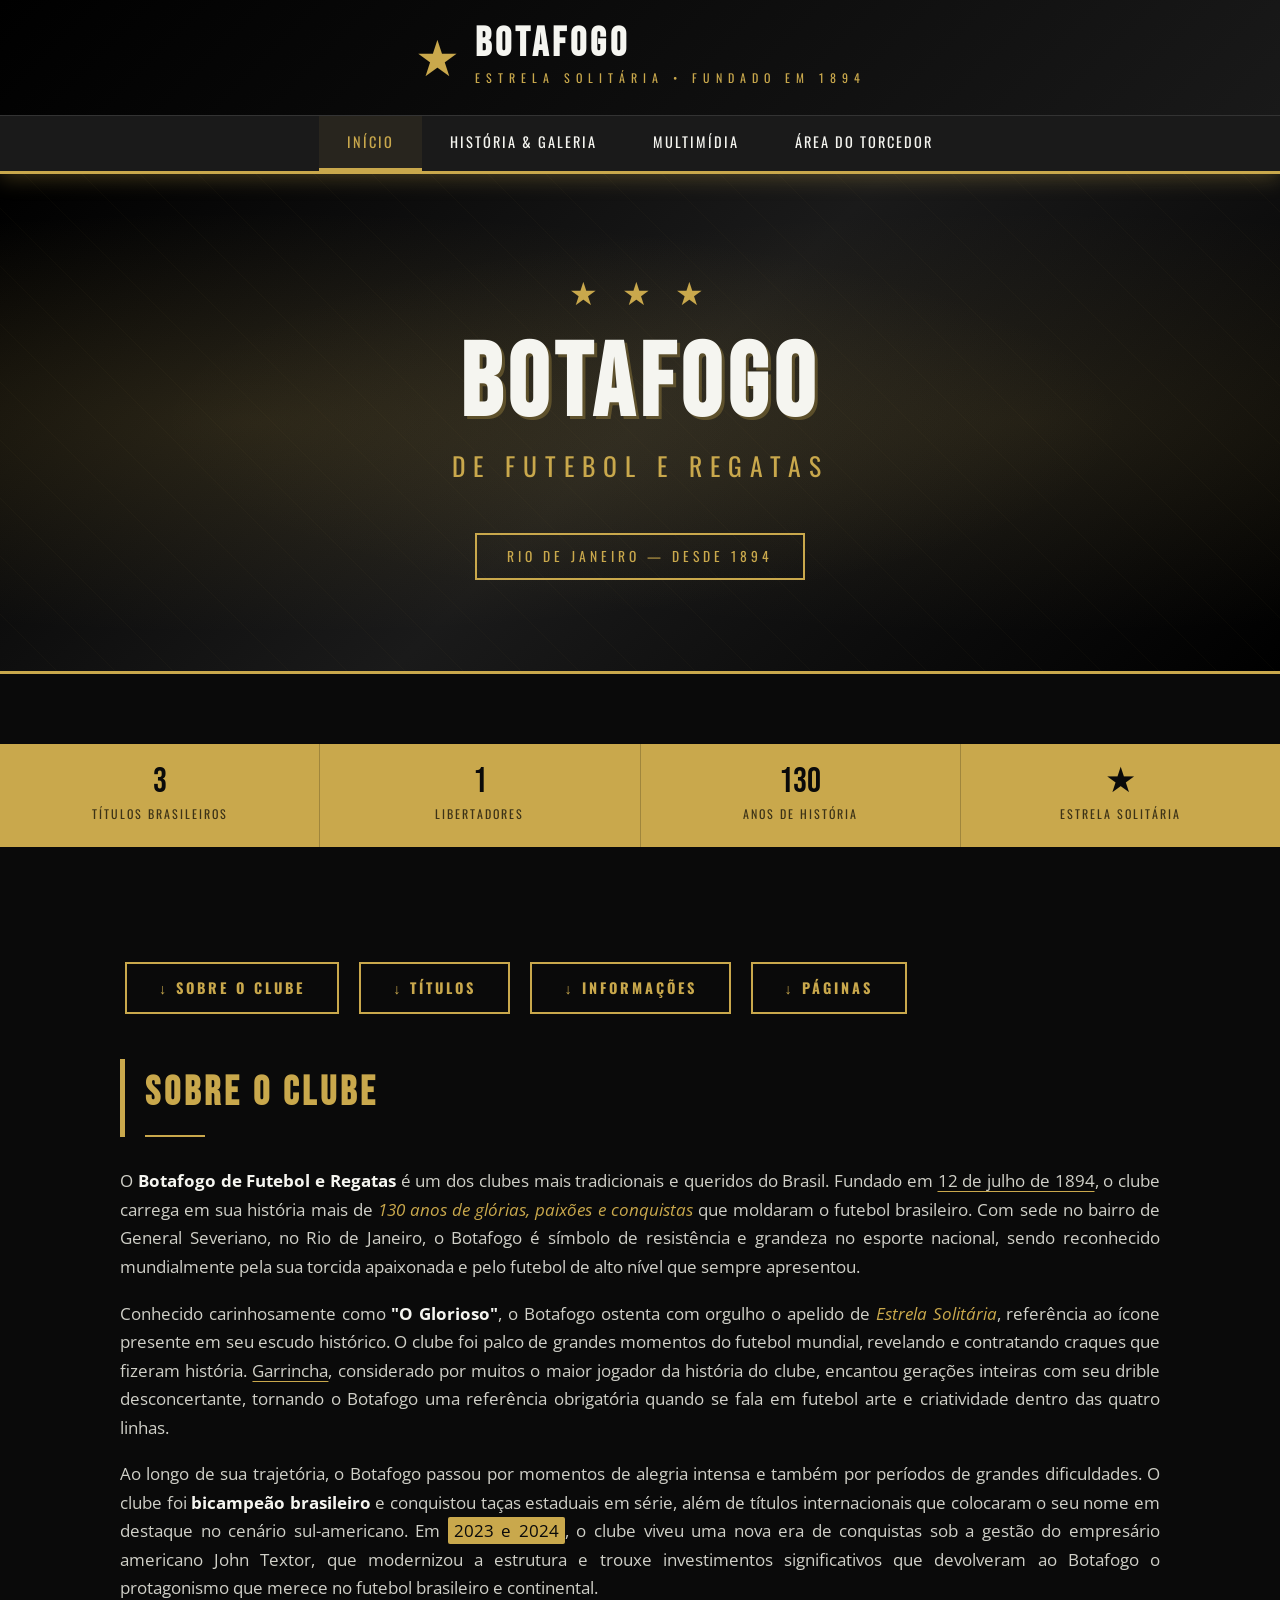
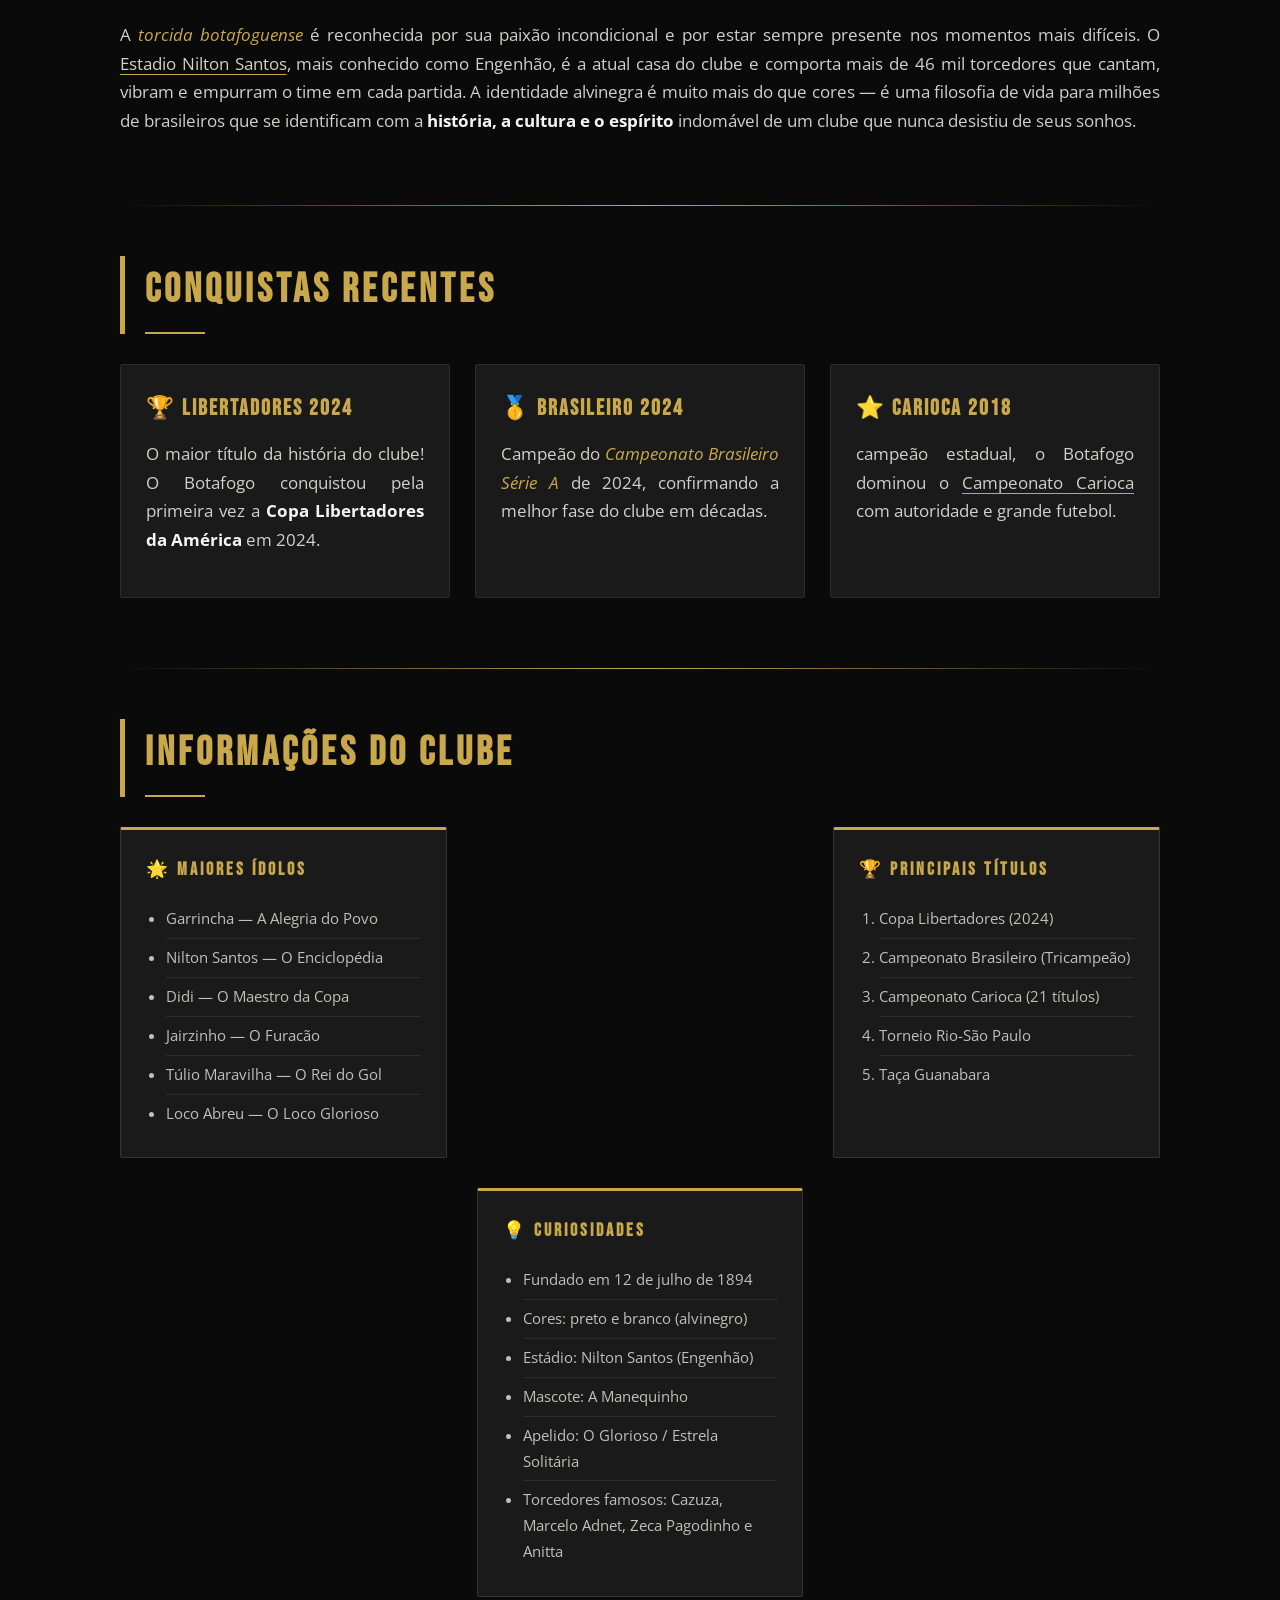
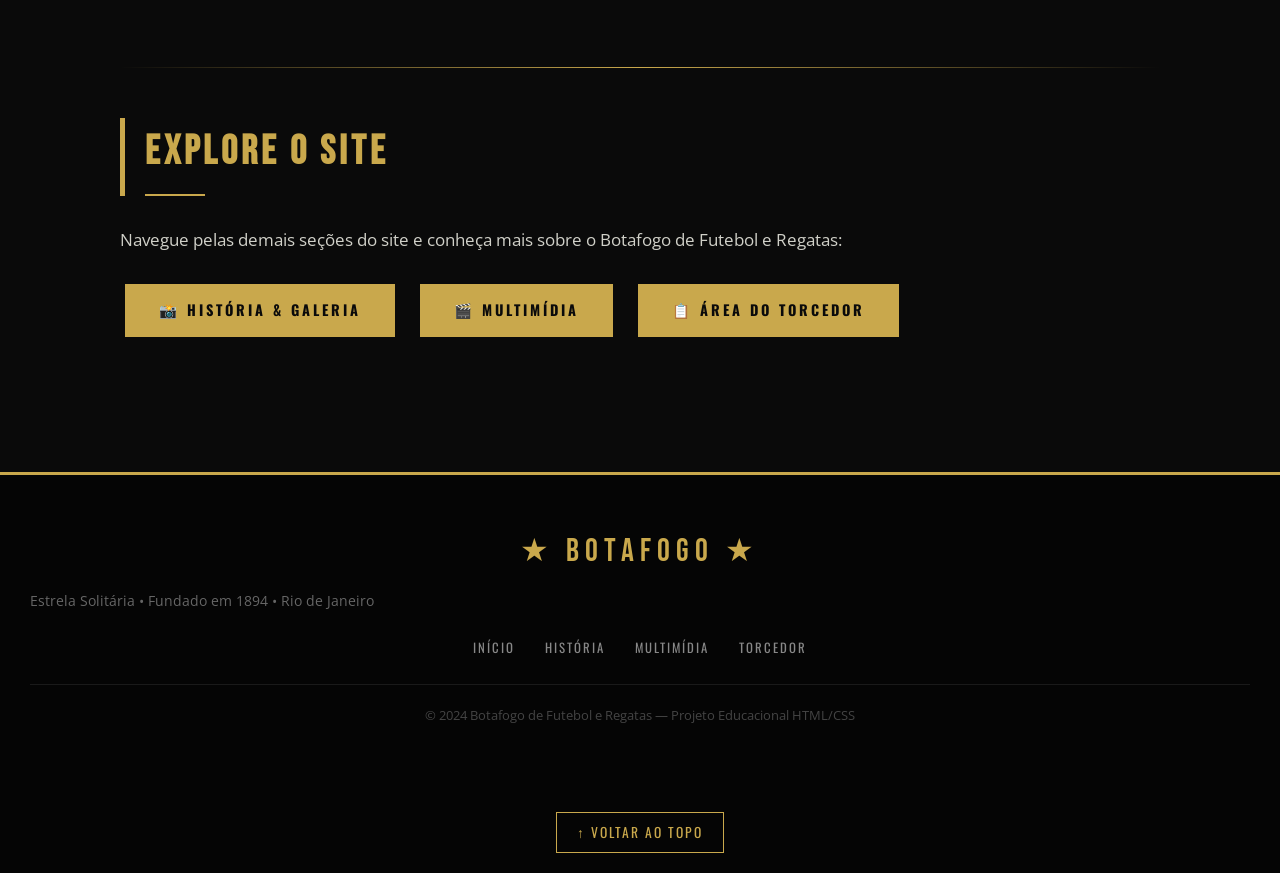
==== commit 7e4355fd: "corrigindo hino e atualizando paginas" ====
--- a/index.html
+++ b/index.html
@@ -44,11 +44,11 @@
   <!-- STATS BAR -->
   <div class="stats-bar">
     <div class="stat-item">
-      <span class="stat-numero">21</span>
+      <span class="stat-numero">3</span>
       <span class="stat-label">Títulos Brasileiros</span>
     </div>
     <div class="stat-item">
-      <span class="stat-numero">2</span>
+      <span class="stat-numero">1</span>
       <span class="stat-label">Libertadores</span>
     </div>
     <div class="stat-item">
@@ -131,8 +131,8 @@
           <p>Campeão do <em>Campeonato Brasileiro Série A</em> de 2024, confirmando a melhor fase do clube em décadas.</p>
         </div>
         <div class="card">
-          <h3>⭐ Carioca 2024</h3>
-          <p>Bicampeão estadual, o Botafogo dominou o <u>Campeonato Carioca</u> com autoridade e grande futebol.</p>
+          <h3>⭐ Carioca 2018</h3>
+          <p>campeão estadual, o Botafogo dominou o <u>Campeonato Carioca</u> com autoridade e grande futebol.</p>
         </div>
       </div>
     </section>
@@ -165,11 +165,10 @@
           <h3>🏆 Principais Títulos</h3>
           <ol>
             <li>Copa Libertadores (2024)</li>
-            <li>Campeonato Brasileiro (múltiplas edições)</li>
-            <li>Copa do Brasil</li>
-            <li>Campeonato Carioca (30+ títulos)</li>
+            <li>Campeonato Brasileiro (Tricampeão)</li>
+             <li>Campeonato Carioca (21 títulos)</li>
             <li>Torneio Rio-São Paulo</li>
-            <li>Copa Guanabara</li>
+            <li>Taça Guanabara</li>
           </ol>
         </div>
 
@@ -184,7 +183,7 @@
             <li>Estádio: Nilton Santos (Engenhão)</li>
             <li>Mascote: A Manequinho</li>
             <li>Apelido: O Glorioso / Estrela Solitária</li>
-            <li>Torcedor famoso: Cazuza, Lulu Santos</li>
+            <li>Torcedores famosos: Cazuza, Marcelo Adnet,  Zeca Pagodinho e Anitta</li>
           </ul>
         </div>
 
